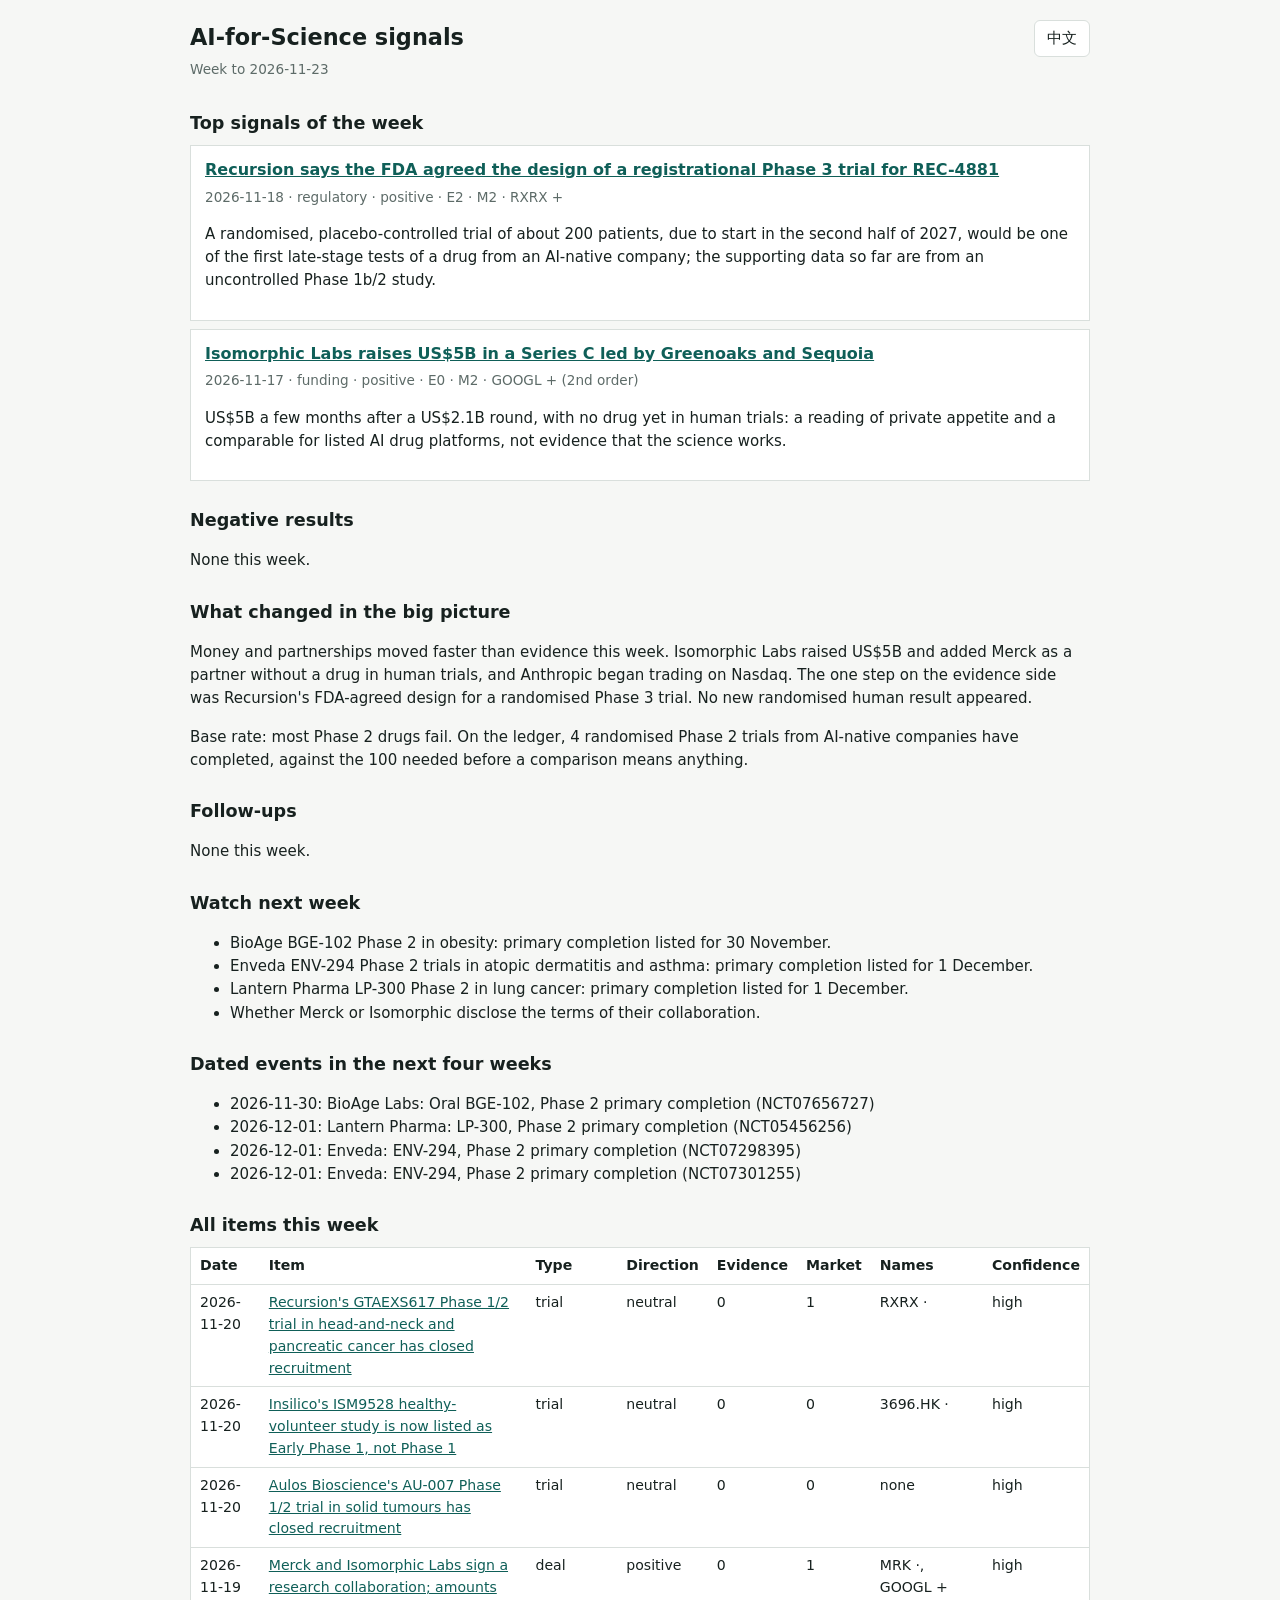
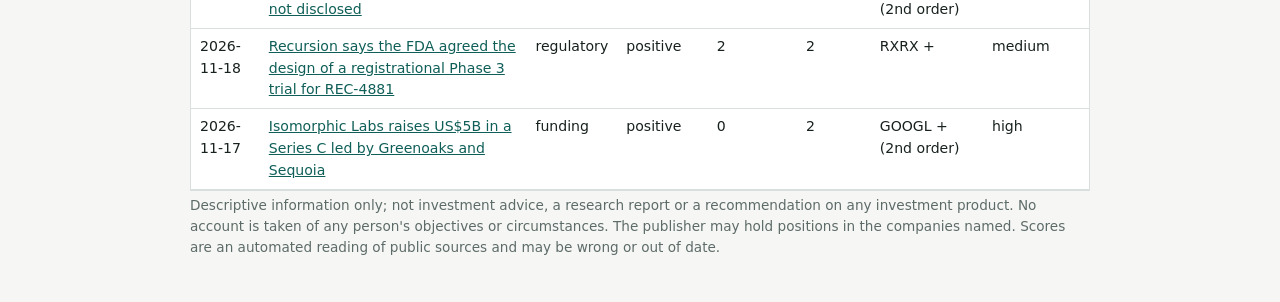
==== weekly.html @ d21d4c1b "site: b7a027f" ====
<!doctype html><html lang="en"><head><meta charset="utf-8"><meta name="viewport" content="width=device-width,initial-scale=1">
<title>AI-for-Science signals, week to 2026-11-23</title><style>
:root{--bg:#f6f7f5;--panel:#fff;--ink:#17211f;--muted:#5d6b68;--line:#d9dfdc;--accent:#0f5f58}
@media (prefers-color-scheme:dark){:root{--bg:#111615;--panel:#1a2120;--ink:#e6ecea;--muted:#97a5a1;--line:#2c3634;--accent:#6cc7bc;color-scheme:dark}}
body{margin:0;background:var(--bg);color:var(--ink);font:15px/1.55 system-ui,"PingFang SC","Microsoft YaHei",sans-serif}
main{max-width:900px;margin:0 auto;padding:20px 16px 40px}h1{font-size:1.4rem;margin:0 0 4px}h2{font-size:1.1rem;margin:26px 0 8px}h3{font-size:1rem;margin:0}
a{color:var(--accent)}.zh{display:none}html[data-lang="zh"] .en{display:none}html[data-lang="zh"] span.zh{display:inline}html[data-lang="zh"] p.zh{display:block}
.it{background:var(--panel);border:1px solid var(--line);padding:12px 14px;margin:8px 0}.meta,.small{color:var(--muted);font-size:.85rem;margin:4px 0}
.scroll{overflow-x:auto;border:1px solid var(--line);background:var(--panel)}table{border-collapse:collapse;width:100%;font-size:.88rem}
th,td{text-align:left;padding:7px 9px;border-bottom:1px solid var(--line);vertical-align:top}button{font:inherit;padding:6px 12px;border:1px solid var(--line);border-radius:6px;background:var(--panel);color:var(--ink);cursor:pointer}
header{display:flex;justify-content:space-between;gap:12px;align-items:flex-start}</style></head><body><main>
<header><div><h1><span class="en">AI-for-Science signals</span><span class="zh">AI for Science 信号</span></h1><p class="small"><span class="en">Week to</span><span class="zh">截至</span> 2026-11-23</p></div><button id="lang" type="button">中文</button></header>
<h2><span class="en">Top signals of the week</span><span class="zh">本周重点信号</span></h2><div class="it"><h3><a href="https://finviz.com/news/424428/recursion-announces-alignment-with-fda-on-registrational-phase-3-trial-design-for-rec-4881-in-familial-adenomatous-polyposis"><span class="en">Recursion says the FDA agreed the design of a registrational Phase 3 trial for REC-4881</span><span class="zh">Recursion 称 FDA 已同意 REC-4881 注册性三期试验的设计</span></a></h3><p class="meta">2026-11-18 · regulatory · positive · E2 · M2 · RXRX +</p><p><span class="en">A randomised, placebo-controlled trial of about 200 patients, due to start in the second half of 2027, would be one of the first late-stage tests of a drug from an AI-native company; the supporting data so far are from an uncontrolled Phase 1b/2 study.</span><span class="zh">这项约 200 名患者的随机、安慰剂对照试验计划于 2027 年下半年启动，将是 AI 原生公司药物最早的后期检验之一；目前的支持数据来自无对照的 1b/2 期研究。</span></p></div><div class="it"><h3><a href="https://pharmaphorum.com/news/isomorphic-labs-raises-5bn-massive-third-round"><span class="en">Isomorphic Labs raises US$5B in a Series C led by Greenoaks and Sequoia</span><span class="zh">Isomorphic Labs 完成 50 亿美元 C 轮融资，由 Greenoaks 和红杉领投</span></a></h3><p class="meta">2026-11-17 · funding · positive · E0 · M2 · GOOGL + (2nd order)</p><p><span class="en">US$5B a few months after a US$2.1B round, with no drug yet in human trials: a reading of private appetite and a comparable for listed AI drug platforms, not evidence that the science works.</span><span class="zh">在 21 亿美元融资数月之后再融 50 亿美元，而尚无药物进入人体试验：这反映的是私募市场的热度，可作为上市 AI 药物平台的可比参照，并不证明科学有效。</span></p></div>
<h2><span class="en">Negative results</span><span class="zh">负面结果</span></h2><p class="en">None this week.</p><p class="zh">本周没有。</p>
<h2><span class="en">What changed in the big picture</span><span class="zh">大局有何变化</span></h2><p class="en">Money and partnerships moved faster than evidence this week. Isomorphic Labs raised US$5B and added Merck as a partner without a drug in human trials, and Anthropic began trading on Nasdaq. The one step on the evidence side was Recursion&#x27;s FDA-agreed design for a randomised Phase 3 trial. No new randomised human result appeared.</p><p class="zh">本周资金和合作的进展快于证据。Isomorphic Labs 在尚无药物进入人体试验的情况下融资 50 亿美元，并新增默沙东为合作方；Anthropic 开始在纳斯达克交易。证据方面只有一步：Recursion 的随机三期试验设计获 FDA 同意。本周没有新的随机人体试验结果。</p><p class="en">Base rate: most Phase 2 drugs fail. On the ledger, 4 randomised Phase 2 trials from AI-native companies have completed, against the 100 needed before a comparison means anything.</p><p class="zh">基准概率：大多数二期药物会失败。台账中，AI 原生公司已完成的随机二期试验为 4 项，而做出有意义的比较需要 100 项。</p>
<h2><span class="en">Follow-ups</span><span class="zh">后续跟进</span></h2><p class="en">None this week.</p><p class="zh">本周没有。</p>
<h2><span class="en">Watch next week</span><span class="zh">下周关注</span></h2><ul><li><span class="en">BioAge BGE-102 Phase 2 in obesity: primary completion listed for 30 November.</span><span class="zh">BioAge BGE-102 肥胖症二期：登记的主要完成日期为 11 月 30 日。</span></li><li><span class="en">Enveda ENV-294 Phase 2 trials in atopic dermatitis and asthma: primary completion listed for 1 December.</span><span class="zh">Enveda ENV-294 特应性皮炎和哮喘二期：登记的主要完成日期为 12 月 1 日。</span></li><li><span class="en">Lantern Pharma LP-300 Phase 2 in lung cancer: primary completion listed for 1 December.</span><span class="zh">Lantern Pharma LP-300 肺癌二期：登记的主要完成日期为 12 月 1 日。</span></li><li><span class="en">Whether Merck or Isomorphic disclose the terms of their collaboration.</span><span class="zh">默沙东或 Isomorphic 是否披露合作条款。</span></li></ul>
<h2><span class="en">Dated events in the next four weeks</span><span class="zh">未来四周的已知日期事件</span></h2><ul><li>2026-11-30: <span class="en">BioAge Labs: Oral BGE-102, Phase 2 primary completion (NCT07656727)</span><span class="zh">BioAge Labs：Oral BGE-102，Phase 2 主要完成日期（NCT07656727）</span></li><li>2026-12-01: <span class="en">Lantern Pharma: LP-300, Phase 2 primary completion (NCT05456256)</span><span class="zh">Lantern Pharma：LP-300，Phase 2 主要完成日期（NCT05456256）</span></li><li>2026-12-01: <span class="en">Enveda: ENV-294, Phase 2 primary completion (NCT07298395)</span><span class="zh">Enveda：ENV-294，Phase 2 主要完成日期（NCT07298395）</span></li><li>2026-12-01: <span class="en">Enveda: ENV-294, Phase 2 primary completion (NCT07301255)</span><span class="zh">Enveda：ENV-294，Phase 2 主要完成日期（NCT07301255）</span></li></ul>
<h2><span class="en">All items this week</span><span class="zh">本周全部条目</span></h2><div class="scroll"><table><thead><tr><th><span class="en">Date</span><span class="zh">日期</span></th><th><span class="en">Item</span><span class="zh">条目</span></th><th><span class="en">Type</span><span class="zh">类型</span></th><th><span class="en">Direction</span><span class="zh">方向</span></th><th><span class="en">Evidence</span><span class="zh">证据</span></th><th><span class="en">Market</span><span class="zh">市场</span></th><th><span class="en">Names</span><span class="zh">相关公司</span></th><th><span class="en">Confidence</span><span class="zh">置信度</span></th></tr></thead><tbody><tr><td>2026-11-20</td><td><a href="https://clinicaltrials.gov/study/NCT05985655"><span class="en">Recursion&#x27;s GTAEXS617 Phase 1/2 trial in head-and-neck and pancreatic cancer has closed recruitment</span><span class="zh">Recursion 的 GTAEXS617 头颈癌和胰腺癌 1/2 期试验已停止招募</span></a></td><td>trial</td><td>neutral</td><td>0</td><td>1</td><td>RXRX ·</td><td>high</td></tr><tr><td>2026-11-20</td><td><a href="https://clinicaltrials.gov/study/NCT07932041"><span class="en">Insilico&#x27;s ISM9528 healthy-volunteer study is now listed as Early Phase 1, not Phase 1</span><span class="zh">英矽智能 ISM9528 健康受试者研究的分期由一期改列为早期一期</span></a></td><td>trial</td><td>neutral</td><td>0</td><td>0</td><td>3696.HK ·</td><td>high</td></tr><tr><td>2026-11-20</td><td><a href="https://clinicaltrials.gov/study/NCT05267626"><span class="en">Aulos Bioscience&#x27;s AU-007 Phase 1/2 trial in solid tumours has closed recruitment</span><span class="zh">Aulos Bioscience 的 AU-007 实体瘤 1/2 期试验已停止招募</span></a></td><td>trial</td><td>neutral</td><td>0</td><td>0</td><td>none</td><td>high</td></tr><tr><td>2026-11-19</td><td><a href="https://www.merck.com/?p=3705104"><span class="en">Merck and Isomorphic Labs sign a research collaboration; amounts not disclosed</span><span class="zh">默沙东与 Isomorphic Labs 签署研究合作，金额未披露</span></a></td><td>deal</td><td>positive</td><td>0</td><td>1</td><td>MRK ·, GOOGL + (2nd order)</td><td>high</td></tr><tr><td>2026-11-18</td><td><a href="https://finviz.com/news/424428/recursion-announces-alignment-with-fda-on-registrational-phase-3-trial-design-for-rec-4881-in-familial-adenomatous-polyposis"><span class="en">Recursion says the FDA agreed the design of a registrational Phase 3 trial for REC-4881</span><span class="zh">Recursion 称 FDA 已同意 REC-4881 注册性三期试验的设计</span></a></td><td>regulatory</td><td>positive</td><td>2</td><td>2</td><td>RXRX +</td><td>medium</td></tr><tr><td>2026-11-17</td><td><a href="https://pharmaphorum.com/news/isomorphic-labs-raises-5bn-massive-third-round"><span class="en">Isomorphic Labs raises US$5B in a Series C led by Greenoaks and Sequoia</span><span class="zh">Isomorphic Labs 完成 50 亿美元 C 轮融资，由 Greenoaks 和红杉领投</span></a></td><td>funding</td><td>positive</td><td>0</td><td>2</td><td>GOOGL + (2nd order)</td><td>high</td></tr></tbody></table></div>
<p class="small"><span class="en">Descriptive information only; not investment advice, a research report or a recommendation on any investment product. No account is taken of any person&#x27;s objectives or circumstances. The publisher may hold positions in the companies named. Scores are an automated reading of public sources and may be wrong or out of date.</span><span class="zh">仅为描述性信息，不构成投资建议、研究报告或对任何投资产品的推荐，未考虑任何人的目标或情况。发布者可能持有文中所述公司的头寸。评分是对公开信息的自动化解读，可能有误或已过时。</span></p></main>
<script>(function(){var r=document.documentElement,b=document.getElementById("lang"),l="en";try{l=localStorage.getItem("ledger-lang")||((navigator.language||"").indexOf("zh")===0?"zh":"en")}catch(x){}
function a(){r.setAttribute("data-lang",l);b.textContent=l==="zh"?"English":"中文"}b.onclick=function(){l=l==="zh"?"en":"zh";try{localStorage.setItem("ledger-lang",l)}catch(x){}a()};a()})();</script></body></html>
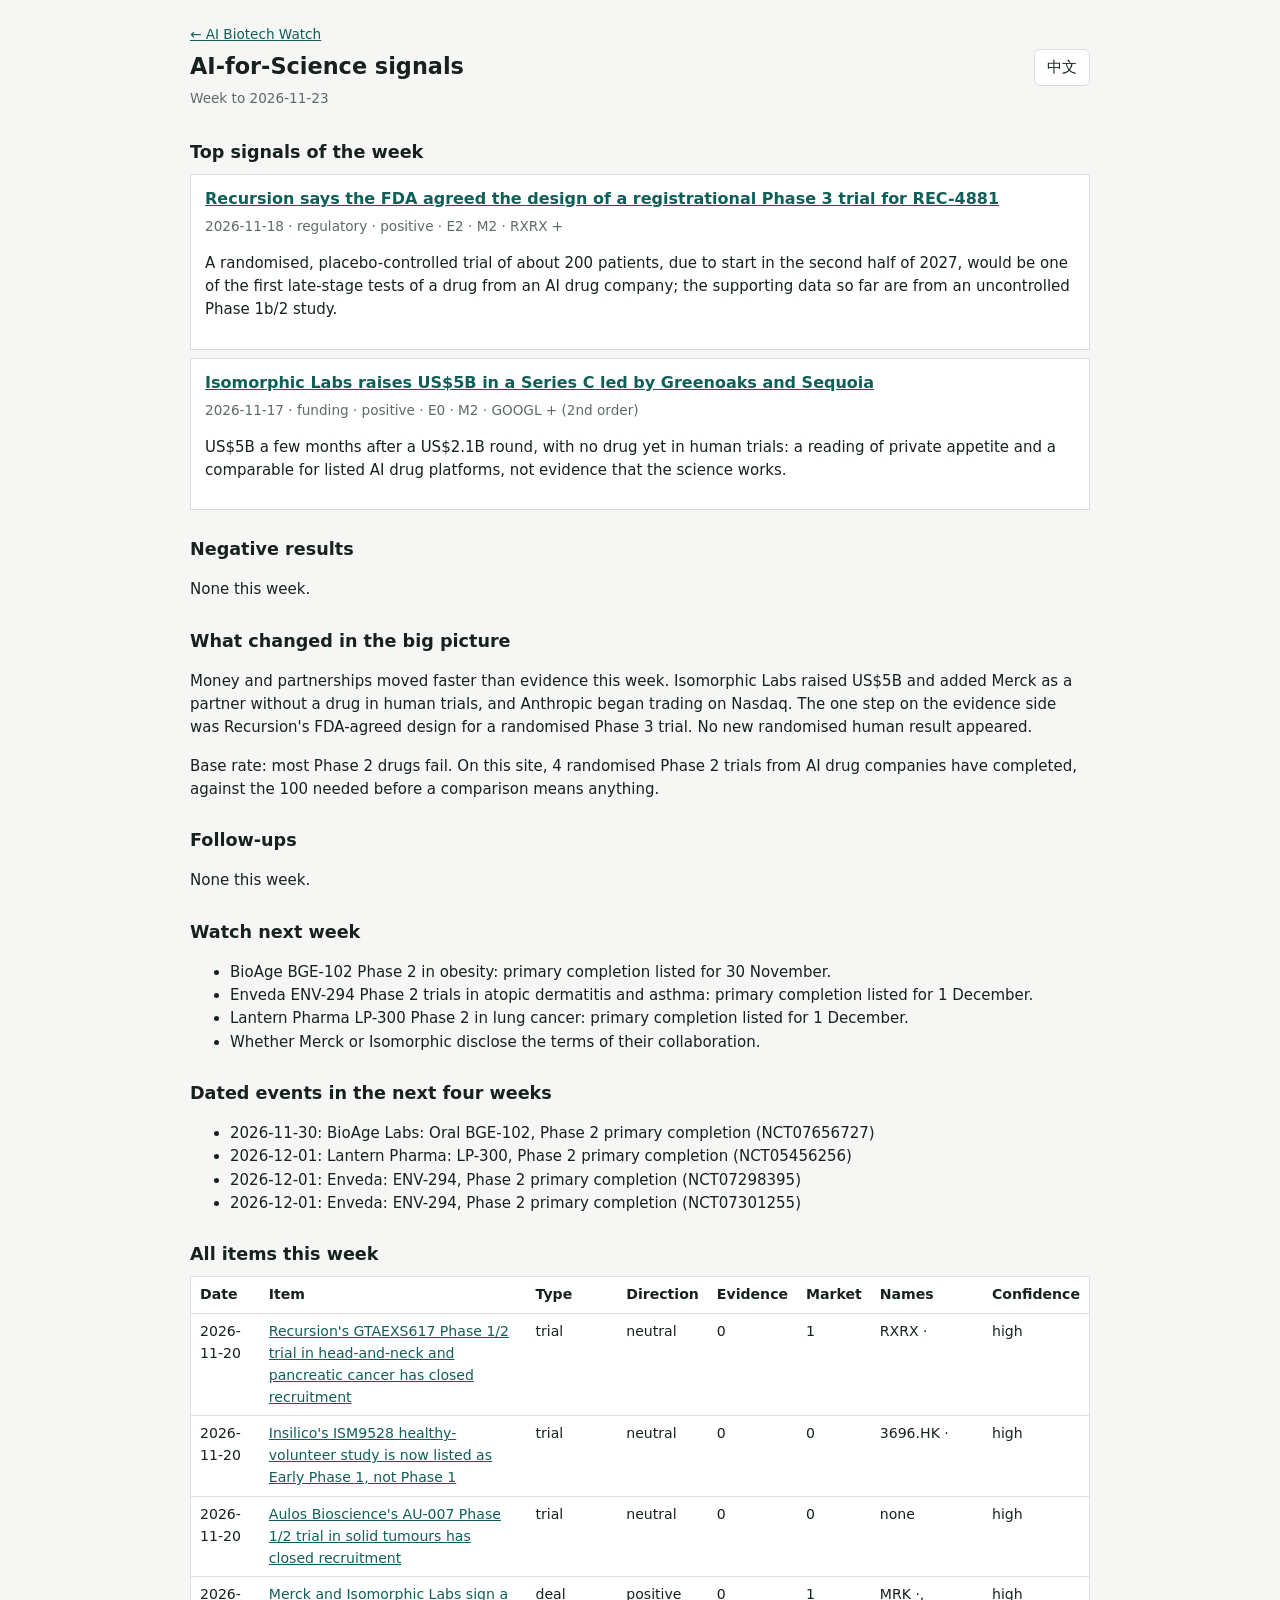
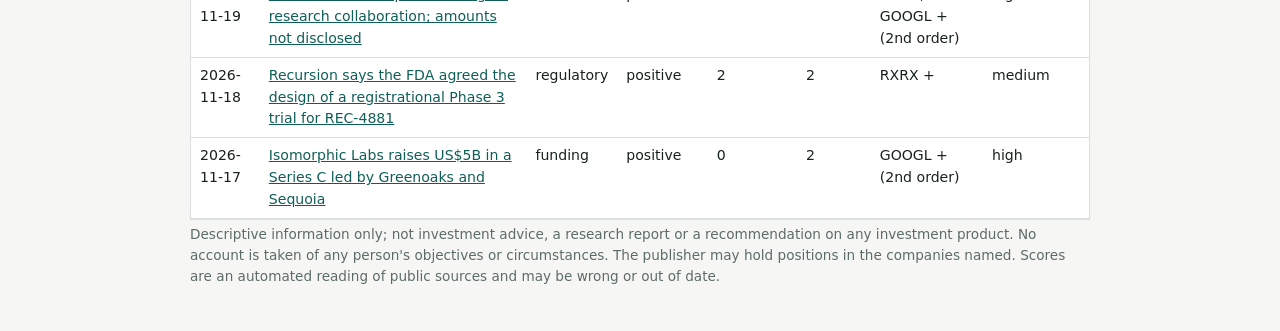
==== commit 6aadea23: "site: 7853348" ====
--- a/weekly.html
+++ b/weekly.html
@@ -9,14 +9,15 @@
 .scroll{overflow-x:auto;border:1px solid var(--line);background:var(--panel)}table{border-collapse:collapse;width:100%;font-size:.88rem}
 th,td{text-align:left;padding:7px 9px;border-bottom:1px solid var(--line);vertical-align:top}button{font:inherit;padding:6px 12px;border:1px solid var(--line);border-radius:6px;background:var(--panel);color:var(--ink);cursor:pointer}
 header{display:flex;justify-content:space-between;gap:12px;align-items:flex-start}</style></head><body><main>
+<p class="small"><a href="./#signals">← <span class="en">AI Biotech Watch</span><span class="zh">AI 制药观察</span></a></p>
 <header><div><h1><span class="en">AI-for-Science signals</span><span class="zh">AI for Science 信号</span></h1><p class="small"><span class="en">Week to</span><span class="zh">截至</span> 2026-11-23</p></div><button id="lang" type="button">中文</button></header>
-<h2><span class="en">Top signals of the week</span><span class="zh">本周重点信号</span></h2><div class="it"><h3><a href="https://finviz.com/news/424428/recursion-announces-alignment-with-fda-on-registrational-phase-3-trial-design-for-rec-4881-in-familial-adenomatous-polyposis"><span class="en">Recursion says the FDA agreed the design of a registrational Phase 3 trial for REC-4881</span><span class="zh">Recursion 称 FDA 已同意 REC-4881 注册性三期试验的设计</span></a></h3><p class="meta">2026-11-18 · regulatory · positive · E2 · M2 · RXRX +</p><p><span class="en">A randomised, placebo-controlled trial of about 200 patients, due to start in the second half of 2027, would be one of the first late-stage tests of a drug from an AI-native company; the supporting data so far are from an uncontrolled Phase 1b/2 study.</span><span class="zh">这项约 200 名患者的随机、安慰剂对照试验计划于 2027 年下半年启动，将是 AI 原生公司药物最早的后期检验之一；目前的支持数据来自无对照的 1b/2 期研究。</span></p></div><div class="it"><h3><a href="https://pharmaphorum.com/news/isomorphic-labs-raises-5bn-massive-third-round"><span class="en">Isomorphic Labs raises US$5B in a Series C led by Greenoaks and Sequoia</span><span class="zh">Isomorphic Labs 完成 50 亿美元 C 轮融资，由 Greenoaks 和红杉领投</span></a></h3><p class="meta">2026-11-17 · funding · positive · E0 · M2 · GOOGL + (2nd order)</p><p><span class="en">US$5B a few months after a US$2.1B round, with no drug yet in human trials: a reading of private appetite and a comparable for listed AI drug platforms, not evidence that the science works.</span><span class="zh">在 21 亿美元融资数月之后再融 50 亿美元，而尚无药物进入人体试验：这反映的是私募市场的热度，可作为上市 AI 药物平台的可比参照，并不证明科学有效。</span></p></div>
+<h2><span class="en">Top signals of the week</span><span class="zh">本周重点信号</span></h2><div class="it"><h3><a href="https://finviz.com/news/424428/recursion-announces-alignment-with-fda-on-registrational-phase-3-trial-design-for-rec-4881-in-familial-adenomatous-polyposis"><span class="en">Recursion says the FDA agreed the design of a registrational Phase 3 trial for REC-4881</span><span class="zh">Recursion 称 FDA 已同意 REC-4881 注册性三期试验的设计</span></a></h3><p class="meta">2026-11-18 · regulatory · positive · E2 · M2 · RXRX +</p><p><span class="en">A randomised, placebo-controlled trial of about 200 patients, due to start in the second half of 2027, would be one of the first late-stage tests of a drug from an AI drug company; the supporting data so far are from an uncontrolled Phase 1b/2 study.</span><span class="zh">这项约 200 名患者的随机、安慰剂对照试验计划于 2027 年下半年启动，将是 AI 制药公司药物最早的后期检验之一；目前的支持数据来自无对照的 1b/2 期研究。</span></p></div><div class="it"><h3><a href="https://pharmaphorum.com/news/isomorphic-labs-raises-5bn-massive-third-round"><span class="en">Isomorphic Labs raises US$5B in a Series C led by Greenoaks and Sequoia</span><span class="zh">Isomorphic Labs 完成 50 亿美元 C 轮融资，由 Greenoaks 和红杉领投</span></a></h3><p class="meta">2026-11-17 · funding · positive · E0 · M2 · GOOGL + (2nd order)</p><p><span class="en">US$5B a few months after a US$2.1B round, with no drug yet in human trials: a reading of private appetite and a comparable for listed AI drug platforms, not evidence that the science works.</span><span class="zh">在 21 亿美元融资数月之后再融 50 亿美元，而尚无药物进入人体试验：这反映的是私募市场的热度，可作为上市 AI 药物平台的可比参照，并不证明科学有效。</span></p></div>
 <h2><span class="en">Negative results</span><span class="zh">负面结果</span></h2><p class="en">None this week.</p><p class="zh">本周没有。</p>
-<h2><span class="en">What changed in the big picture</span><span class="zh">大局有何变化</span></h2><p class="en">Money and partnerships moved faster than evidence this week. Isomorphic Labs raised US$5B and added Merck as a partner without a drug in human trials, and Anthropic began trading on Nasdaq. The one step on the evidence side was Recursion&#x27;s FDA-agreed design for a randomised Phase 3 trial. No new randomised human result appeared.</p><p class="zh">本周资金和合作的进展快于证据。Isomorphic Labs 在尚无药物进入人体试验的情况下融资 50 亿美元，并新增默沙东为合作方；Anthropic 开始在纳斯达克交易。证据方面只有一步：Recursion 的随机三期试验设计获 FDA 同意。本周没有新的随机人体试验结果。</p><p class="en">Base rate: most Phase 2 drugs fail. On the ledger, 4 randomised Phase 2 trials from AI-native companies have completed, against the 100 needed before a comparison means anything.</p><p class="zh">基准概率：大多数二期药物会失败。台账中，AI 原生公司已完成的随机二期试验为 4 项，而做出有意义的比较需要 100 项。</p>
+<h2><span class="en">What changed in the big picture</span><span class="zh">大局有何变化</span></h2><p class="en">Money and partnerships moved faster than evidence this week. Isomorphic Labs raised US$5B and added Merck as a partner without a drug in human trials, and Anthropic began trading on Nasdaq. The one step on the evidence side was Recursion&#x27;s FDA-agreed design for a randomised Phase 3 trial. No new randomised human result appeared.</p><p class="zh">本周资金和合作的进展快于证据。Isomorphic Labs 在尚无药物进入人体试验的情况下融资 50 亿美元，并新增默沙东为合作方；Anthropic 开始在纳斯达克交易。证据方面只有一步：Recursion 的随机三期试验设计获 FDA 同意。本周没有新的随机人体试验结果。</p><p class="en">Base rate: most Phase 2 drugs fail. On this site, 4 randomised Phase 2 trials from AI drug companies have completed, against the 100 needed before a comparison means anything.</p><p class="zh">基准概率：大多数二期药物会失败。本站收录的 AI 制药公司已完成的随机二期试验为 4 项，而做出有意义的比较需要 100 项。</p>
 <h2><span class="en">Follow-ups</span><span class="zh">后续跟进</span></h2><p class="en">None this week.</p><p class="zh">本周没有。</p>
 <h2><span class="en">Watch next week</span><span class="zh">下周关注</span></h2><ul><li><span class="en">BioAge BGE-102 Phase 2 in obesity: primary completion listed for 30 November.</span><span class="zh">BioAge BGE-102 肥胖症二期：登记的主要完成日期为 11 月 30 日。</span></li><li><span class="en">Enveda ENV-294 Phase 2 trials in atopic dermatitis and asthma: primary completion listed for 1 December.</span><span class="zh">Enveda ENV-294 特应性皮炎和哮喘二期：登记的主要完成日期为 12 月 1 日。</span></li><li><span class="en">Lantern Pharma LP-300 Phase 2 in lung cancer: primary completion listed for 1 December.</span><span class="zh">Lantern Pharma LP-300 肺癌二期：登记的主要完成日期为 12 月 1 日。</span></li><li><span class="en">Whether Merck or Isomorphic disclose the terms of their collaboration.</span><span class="zh">默沙东或 Isomorphic 是否披露合作条款。</span></li></ul>
-<h2><span class="en">Dated events in the next four weeks</span><span class="zh">未来四周的已知日期事件</span></h2><ul><li>2026-11-30: <span class="en">BioAge Labs: Oral BGE-102, Phase 2 primary completion (NCT07656727)</span><span class="zh">BioAge Labs：Oral BGE-102，Phase 2 主要完成日期（NCT07656727）</span></li><li>2026-12-01: <span class="en">Lantern Pharma: LP-300, Phase 2 primary completion (NCT05456256)</span><span class="zh">Lantern Pharma：LP-300，Phase 2 主要完成日期（NCT05456256）</span></li><li>2026-12-01: <span class="en">Enveda: ENV-294, Phase 2 primary completion (NCT07298395)</span><span class="zh">Enveda：ENV-294，Phase 2 主要完成日期（NCT07298395）</span></li><li>2026-12-01: <span class="en">Enveda: ENV-294, Phase 2 primary completion (NCT07301255)</span><span class="zh">Enveda：ENV-294，Phase 2 主要完成日期（NCT07301255）</span></li></ul>
+<h2><span class="en">Dated events in the next four weeks</span><span class="zh">未来四周的已知日期事件</span></h2><ul><li>2026-11-30: <span class="en">BioAge Labs: Oral BGE-102, Phase 2 primary completion (NCT07656727)</span><span class="zh">BioAge Labs：Oral BGE-102，二期主要完成日期（NCT07656727）</span></li><li>2026-12-01: <span class="en">Lantern Pharma: LP-300, Phase 2 primary completion (NCT05456256)</span><span class="zh">Lantern Pharma：LP-300，二期主要完成日期（NCT05456256）</span></li><li>2026-12-01: <span class="en">Enveda: ENV-294, Phase 2 primary completion (NCT07298395)</span><span class="zh">Enveda：ENV-294，二期主要完成日期（NCT07298395）</span></li><li>2026-12-01: <span class="en">Enveda: ENV-294, Phase 2 primary completion (NCT07301255)</span><span class="zh">Enveda：ENV-294，二期主要完成日期（NCT07301255）</span></li></ul>
 <h2><span class="en">All items this week</span><span class="zh">本周全部条目</span></h2><div class="scroll"><table><thead><tr><th><span class="en">Date</span><span class="zh">日期</span></th><th><span class="en">Item</span><span class="zh">条目</span></th><th><span class="en">Type</span><span class="zh">类型</span></th><th><span class="en">Direction</span><span class="zh">方向</span></th><th><span class="en">Evidence</span><span class="zh">证据</span></th><th><span class="en">Market</span><span class="zh">市场</span></th><th><span class="en">Names</span><span class="zh">相关公司</span></th><th><span class="en">Confidence</span><span class="zh">置信度</span></th></tr></thead><tbody><tr><td>2026-11-20</td><td><a href="https://clinicaltrials.gov/study/NCT05985655"><span class="en">Recursion&#x27;s GTAEXS617 Phase 1/2 trial in head-and-neck and pancreatic cancer has closed recruitment</span><span class="zh">Recursion 的 GTAEXS617 头颈癌和胰腺癌 1/2 期试验已停止招募</span></a></td><td>trial</td><td>neutral</td><td>0</td><td>1</td><td>RXRX ·</td><td>high</td></tr><tr><td>2026-11-20</td><td><a href="https://clinicaltrials.gov/study/NCT07932041"><span class="en">Insilico&#x27;s ISM9528 healthy-volunteer study is now listed as Early Phase 1, not Phase 1</span><span class="zh">英矽智能 ISM9528 健康受试者研究的分期由一期改列为早期一期</span></a></td><td>trial</td><td>neutral</td><td>0</td><td>0</td><td>3696.HK ·</td><td>high</td></tr><tr><td>2026-11-20</td><td><a href="https://clinicaltrials.gov/study/NCT05267626"><span class="en">Aulos Bioscience&#x27;s AU-007 Phase 1/2 trial in solid tumours has closed recruitment</span><span class="zh">Aulos Bioscience 的 AU-007 实体瘤 1/2 期试验已停止招募</span></a></td><td>trial</td><td>neutral</td><td>0</td><td>0</td><td>none</td><td>high</td></tr><tr><td>2026-11-19</td><td><a href="https://www.merck.com/?p=3705104"><span class="en">Merck and Isomorphic Labs sign a research collaboration; amounts not disclosed</span><span class="zh">默沙东与 Isomorphic Labs 签署研究合作，金额未披露</span></a></td><td>deal</td><td>positive</td><td>0</td><td>1</td><td>MRK ·, GOOGL + (2nd order)</td><td>high</td></tr><tr><td>2026-11-18</td><td><a href="https://finviz.com/news/424428/recursion-announces-alignment-with-fda-on-registrational-phase-3-trial-design-for-rec-4881-in-familial-adenomatous-polyposis"><span class="en">Recursion says the FDA agreed the design of a registrational Phase 3 trial for REC-4881</span><span class="zh">Recursion 称 FDA 已同意 REC-4881 注册性三期试验的设计</span></a></td><td>regulatory</td><td>positive</td><td>2</td><td>2</td><td>RXRX +</td><td>medium</td></tr><tr><td>2026-11-17</td><td><a href="https://pharmaphorum.com/news/isomorphic-labs-raises-5bn-massive-third-round"><span class="en">Isomorphic Labs raises US$5B in a Series C led by Greenoaks and Sequoia</span><span class="zh">Isomorphic Labs 完成 50 亿美元 C 轮融资，由 Greenoaks 和红杉领投</span></a></td><td>funding</td><td>positive</td><td>0</td><td>2</td><td>GOOGL + (2nd order)</td><td>high</td></tr></tbody></table></div>
 <p class="small"><span class="en">Descriptive information only; not investment advice, a research report or a recommendation on any investment product. No account is taken of any person&#x27;s objectives or circumstances. The publisher may hold positions in the companies named. Scores are an automated reading of public sources and may be wrong or out of date.</span><span class="zh">仅为描述性信息，不构成投资建议、研究报告或对任何投资产品的推荐，未考虑任何人的目标或情况。发布者可能持有文中所述公司的头寸。评分是对公开信息的自动化解读，可能有误或已过时。</span></p></main>
 <script>(function(){var r=document.documentElement,b=document.getElementById("lang"),l="en";try{l=localStorage.getItem("ledger-lang")||((navigator.language||"").indexOf("zh")===0?"zh":"en")}catch(x){}
-function a(){r.setAttribute("data-lang",l);b.textContent=l==="zh"?"English":"中文"}b.onclick=function(){l=l==="zh"?"en":"zh";try{localStorage.setItem("ledger-lang",l)}catch(x){}a()};a()})();</script></body></html>
+function a(){r.setAttribute("data-lang",l);r.lang=l==="zh"?"zh-CN":"en";document.title=l==="zh"?"AI for Science 信号周报":"AI-for-Science signals, weekly";b.textContent=l==="zh"?"English":"中文"}b.onclick=function(){l=l==="zh"?"en":"zh";try{localStorage.setItem("ledger-lang",l)}catch(x){}a()};a()})();</script></body></html>
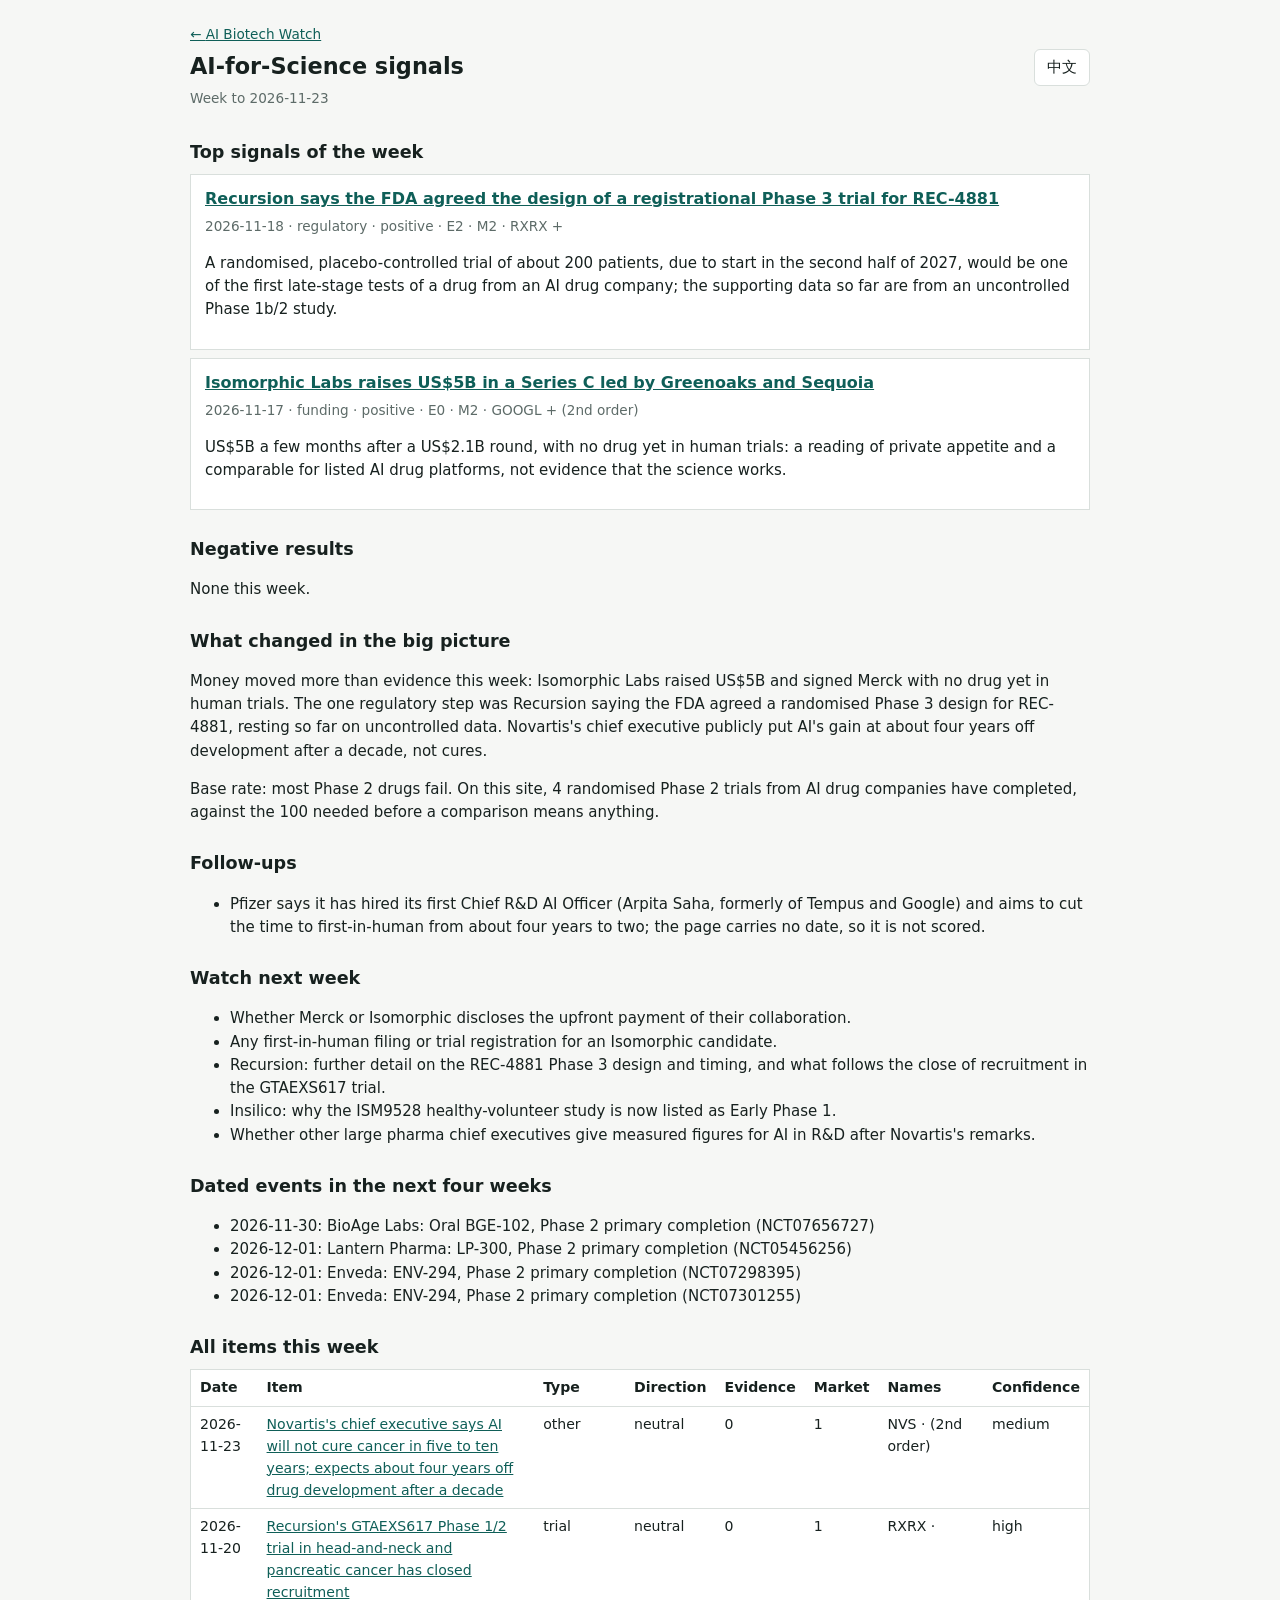
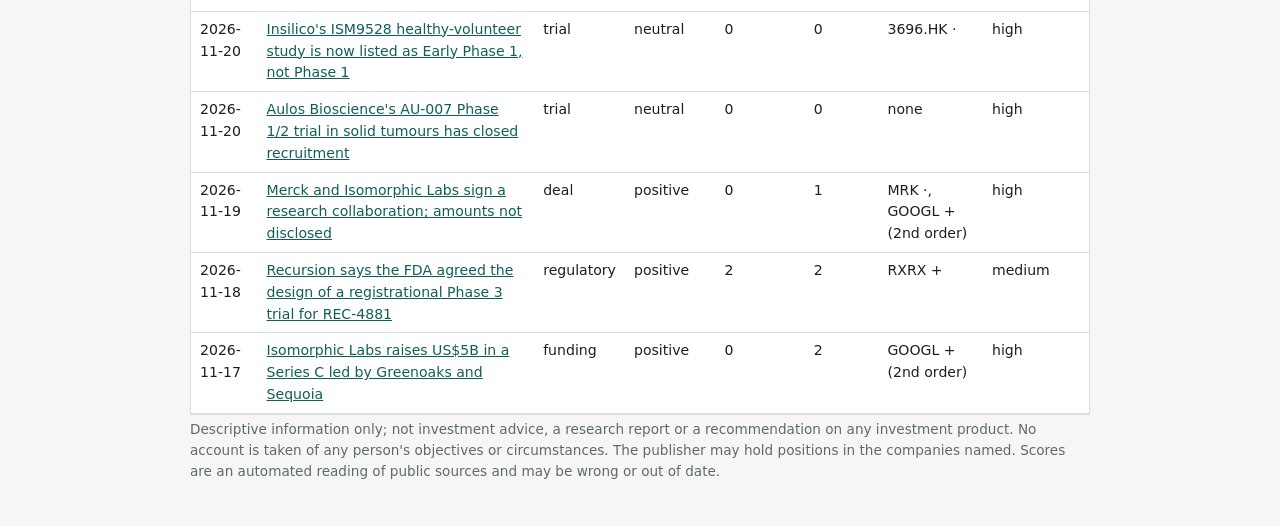
==== commit 421d96fa: "site: 44553ec" ====
--- a/weekly.html
+++ b/weekly.html
@@ -13,11 +13,11 @@
 <header><div><h1><span class="en">AI-for-Science signals</span><span class="zh">AI for Science 信号</span></h1><p class="small"><span class="en">Week to</span><span class="zh">截至</span> 2026-11-23</p></div><button id="lang" type="button">中文</button></header>
 <h2><span class="en">Top signals of the week</span><span class="zh">本周重点信号</span></h2><div class="it"><h3><a href="https://finviz.com/news/424428/recursion-announces-alignment-with-fda-on-registrational-phase-3-trial-design-for-rec-4881-in-familial-adenomatous-polyposis"><span class="en">Recursion says the FDA agreed the design of a registrational Phase 3 trial for REC-4881</span><span class="zh">Recursion 称 FDA 已同意 REC-4881 注册性三期试验的设计</span></a></h3><p class="meta">2026-11-18 · regulatory · positive · E2 · M2 · RXRX +</p><p><span class="en">A randomised, placebo-controlled trial of about 200 patients, due to start in the second half of 2027, would be one of the first late-stage tests of a drug from an AI drug company; the supporting data so far are from an uncontrolled Phase 1b/2 study.</span><span class="zh">这项约 200 名患者的随机、安慰剂对照试验计划于 2027 年下半年启动，将是 AI 制药公司药物最早的后期检验之一；目前的支持数据来自无对照的 1b/2 期研究。</span></p></div><div class="it"><h3><a href="https://pharmaphorum.com/news/isomorphic-labs-raises-5bn-massive-third-round"><span class="en">Isomorphic Labs raises US$5B in a Series C led by Greenoaks and Sequoia</span><span class="zh">Isomorphic Labs 完成 50 亿美元 C 轮融资，由 Greenoaks 和红杉领投</span></a></h3><p class="meta">2026-11-17 · funding · positive · E0 · M2 · GOOGL + (2nd order)</p><p><span class="en">US$5B a few months after a US$2.1B round, with no drug yet in human trials: a reading of private appetite and a comparable for listed AI drug platforms, not evidence that the science works.</span><span class="zh">在 21 亿美元融资数月之后再融 50 亿美元，而尚无药物进入人体试验：这反映的是私募市场的热度，可作为上市 AI 药物平台的可比参照，并不证明科学有效。</span></p></div>
 <h2><span class="en">Negative results</span><span class="zh">负面结果</span></h2><p class="en">None this week.</p><p class="zh">本周没有。</p>
-<h2><span class="en">What changed in the big picture</span><span class="zh">大局有何变化</span></h2><p class="en">Money and partnerships moved faster than evidence this week. Isomorphic Labs raised US$5B and added Merck as a partner without a drug in human trials, and Anthropic began trading on Nasdaq. The one step on the evidence side was Recursion&#x27;s FDA-agreed design for a randomised Phase 3 trial. No new randomised human result appeared.</p><p class="zh">本周资金和合作的进展快于证据。Isomorphic Labs 在尚无药物进入人体试验的情况下融资 50 亿美元，并新增默沙东为合作方；Anthropic 开始在纳斯达克交易。证据方面只有一步：Recursion 的随机三期试验设计获 FDA 同意。本周没有新的随机人体试验结果。</p><p class="en">Base rate: most Phase 2 drugs fail. On this site, 4 randomised Phase 2 trials from AI drug companies have completed, against the 100 needed before a comparison means anything.</p><p class="zh">基准概率：大多数二期药物会失败。本站收录的 AI 制药公司已完成的随机二期试验为 4 项，而做出有意义的比较需要 100 项。</p>
-<h2><span class="en">Follow-ups</span><span class="zh">后续跟进</span></h2><p class="en">None this week.</p><p class="zh">本周没有。</p>
-<h2><span class="en">Watch next week</span><span class="zh">下周关注</span></h2><ul><li><span class="en">BioAge BGE-102 Phase 2 in obesity: primary completion listed for 30 November.</span><span class="zh">BioAge BGE-102 肥胖症二期：登记的主要完成日期为 11 月 30 日。</span></li><li><span class="en">Enveda ENV-294 Phase 2 trials in atopic dermatitis and asthma: primary completion listed for 1 December.</span><span class="zh">Enveda ENV-294 特应性皮炎和哮喘二期：登记的主要完成日期为 12 月 1 日。</span></li><li><span class="en">Lantern Pharma LP-300 Phase 2 in lung cancer: primary completion listed for 1 December.</span><span class="zh">Lantern Pharma LP-300 肺癌二期：登记的主要完成日期为 12 月 1 日。</span></li><li><span class="en">Whether Merck or Isomorphic disclose the terms of their collaboration.</span><span class="zh">默沙东或 Isomorphic 是否披露合作条款。</span></li></ul>
+<h2><span class="en">What changed in the big picture</span><span class="zh">大局有何变化</span></h2><p class="en">Money moved more than evidence this week: Isomorphic Labs raised US$5B and signed Merck with no drug yet in human trials. The one regulatory step was Recursion saying the FDA agreed a randomised Phase 3 design for REC-4881, resting so far on uncontrolled data. Novartis&#x27;s chief executive publicly put AI&#x27;s gain at about four years off development after a decade, not cures.</p><p class="zh">本周资金的动作多于证据：Isomorphic Labs 融资 50 亿美元并签下默沙东，但尚无药物进入人体试验。唯一的监管进展是 Recursion 称 FDA 同意 REC-4881 的随机三期试验设计，目前依据的仍是无对照数据。诺华首席执行官公开表示，AI 的收益是约十年后把研发周期缩短约四年，而不是治愈疾病。</p><p class="en">Base rate: most Phase 2 drugs fail. On this site, 4 randomised Phase 2 trials from AI drug companies have completed, against the 100 needed before a comparison means anything.</p><p class="zh">基准概率：大多数二期药物会失败。本站收录的 AI 制药公司已完成的随机二期试验为 4 项，而做出有意义的比较需要 100 项。</p>
+<h2><span class="en">Follow-ups</span><span class="zh">后续跟进</span></h2><ul><li><span class="en">Pfizer says it has hired its first Chief R&amp;D AI Officer (Arpita Saha, formerly of Tempus and Google) and aims to cut the time to first-in-human from about four years to two; the page carries no date, so it is not scored.</span><span class="zh">辉瑞称已聘任首位研发 AI 首席官（Arpita Saha，曾任职 Tempus 和谷歌），并计划把进入首次人体试验的时间从约四年缩短到两年；该页面没有日期，因此未评分。</span></li></ul>
+<h2><span class="en">Watch next week</span><span class="zh">下周关注</span></h2><ul><li><span class="en">Whether Merck or Isomorphic discloses the upfront payment of their collaboration.</span><span class="zh">默沙东或 Isomorphic 是否披露合作的首付款。</span></li><li><span class="en">Any first-in-human filing or trial registration for an Isomorphic candidate.</span><span class="zh">Isomorphic 候选药物是否出现首次人体试验申报或试验登记。</span></li><li><span class="en">Recursion: further detail on the REC-4881 Phase 3 design and timing, and what follows the close of recruitment in the GTAEXS617 trial.</span><span class="zh">Recursion：REC-4881 三期试验设计和时间的更多细节，以及 GTAEXS617 试验结束入组后的进展。</span></li><li><span class="en">Insilico: why the ISM9528 healthy-volunteer study is now listed as Early Phase 1.</span><span class="zh">Insilico：ISM9528 健康受试者研究为何改列为早期一期。</span></li><li><span class="en">Whether other large pharma chief executives give measured figures for AI in R&amp;D after Novartis&#x27;s remarks.</span><span class="zh">诺华表态之后，其他大型药企首席执行官是否给出 AI 在研发中的实测数字。</span></li></ul>
 <h2><span class="en">Dated events in the next four weeks</span><span class="zh">未来四周的已知日期事件</span></h2><ul><li>2026-11-30: <span class="en">BioAge Labs: Oral BGE-102, Phase 2 primary completion (NCT07656727)</span><span class="zh">BioAge Labs：Oral BGE-102，二期主要完成日期（NCT07656727）</span></li><li>2026-12-01: <span class="en">Lantern Pharma: LP-300, Phase 2 primary completion (NCT05456256)</span><span class="zh">Lantern Pharma：LP-300，二期主要完成日期（NCT05456256）</span></li><li>2026-12-01: <span class="en">Enveda: ENV-294, Phase 2 primary completion (NCT07298395)</span><span class="zh">Enveda：ENV-294，二期主要完成日期（NCT07298395）</span></li><li>2026-12-01: <span class="en">Enveda: ENV-294, Phase 2 primary completion (NCT07301255)</span><span class="zh">Enveda：ENV-294，二期主要完成日期（NCT07301255）</span></li></ul>
-<h2><span class="en">All items this week</span><span class="zh">本周全部条目</span></h2><div class="scroll"><table><thead><tr><th><span class="en">Date</span><span class="zh">日期</span></th><th><span class="en">Item</span><span class="zh">条目</span></th><th><span class="en">Type</span><span class="zh">类型</span></th><th><span class="en">Direction</span><span class="zh">方向</span></th><th><span class="en">Evidence</span><span class="zh">证据</span></th><th><span class="en">Market</span><span class="zh">市场</span></th><th><span class="en">Names</span><span class="zh">相关公司</span></th><th><span class="en">Confidence</span><span class="zh">置信度</span></th></tr></thead><tbody><tr><td>2026-11-20</td><td><a href="https://clinicaltrials.gov/study/NCT05985655"><span class="en">Recursion&#x27;s GTAEXS617 Phase 1/2 trial in head-and-neck and pancreatic cancer has closed recruitment</span><span class="zh">Recursion 的 GTAEXS617 头颈癌和胰腺癌 1/2 期试验已停止招募</span></a></td><td>trial</td><td>neutral</td><td>0</td><td>1</td><td>RXRX ·</td><td>high</td></tr><tr><td>2026-11-20</td><td><a href="https://clinicaltrials.gov/study/NCT07932041"><span class="en">Insilico&#x27;s ISM9528 healthy-volunteer study is now listed as Early Phase 1, not Phase 1</span><span class="zh">英矽智能 ISM9528 健康受试者研究的分期由一期改列为早期一期</span></a></td><td>trial</td><td>neutral</td><td>0</td><td>0</td><td>3696.HK ·</td><td>high</td></tr><tr><td>2026-11-20</td><td><a href="https://clinicaltrials.gov/study/NCT05267626"><span class="en">Aulos Bioscience&#x27;s AU-007 Phase 1/2 trial in solid tumours has closed recruitment</span><span class="zh">Aulos Bioscience 的 AU-007 实体瘤 1/2 期试验已停止招募</span></a></td><td>trial</td><td>neutral</td><td>0</td><td>0</td><td>none</td><td>high</td></tr><tr><td>2026-11-19</td><td><a href="https://www.merck.com/?p=3705104"><span class="en">Merck and Isomorphic Labs sign a research collaboration; amounts not disclosed</span><span class="zh">默沙东与 Isomorphic Labs 签署研究合作，金额未披露</span></a></td><td>deal</td><td>positive</td><td>0</td><td>1</td><td>MRK ·, GOOGL + (2nd order)</td><td>high</td></tr><tr><td>2026-11-18</td><td><a href="https://finviz.com/news/424428/recursion-announces-alignment-with-fda-on-registrational-phase-3-trial-design-for-rec-4881-in-familial-adenomatous-polyposis"><span class="en">Recursion says the FDA agreed the design of a registrational Phase 3 trial for REC-4881</span><span class="zh">Recursion 称 FDA 已同意 REC-4881 注册性三期试验的设计</span></a></td><td>regulatory</td><td>positive</td><td>2</td><td>2</td><td>RXRX +</td><td>medium</td></tr><tr><td>2026-11-17</td><td><a href="https://pharmaphorum.com/news/isomorphic-labs-raises-5bn-massive-third-round"><span class="en">Isomorphic Labs raises US$5B in a Series C led by Greenoaks and Sequoia</span><span class="zh">Isomorphic Labs 完成 50 亿美元 C 轮融资，由 Greenoaks 和红杉领投</span></a></td><td>funding</td><td>positive</td><td>0</td><td>2</td><td>GOOGL + (2nd order)</td><td>high</td></tr></tbody></table></div>
+<h2><span class="en">All items this week</span><span class="zh">本周全部条目</span></h2><div class="scroll"><table><thead><tr><th><span class="en">Date</span><span class="zh">日期</span></th><th><span class="en">Item</span><span class="zh">条目</span></th><th><span class="en">Type</span><span class="zh">类型</span></th><th><span class="en">Direction</span><span class="zh">方向</span></th><th><span class="en">Evidence</span><span class="zh">证据</span></th><th><span class="en">Market</span><span class="zh">市场</span></th><th><span class="en">Names</span><span class="zh">相关公司</span></th><th><span class="en">Confidence</span><span class="zh">置信度</span></th></tr></thead><tbody><tr><td>2026-11-23</td><td><a href="https://www.tipranks.com/news/the-fly/novartis-ceo-rejects-idea-ai-can-cure-cancer-in-5-10-years-ft-says-thefly-news"><span class="en">Novartis&#x27;s chief executive says AI will not cure cancer in five to ten years; expects about four years off drug development after a decade</span><span class="zh">诺华首席执行官称 AI 不会在五到十年内治愈癌症；预计约十年后药物研发周期可缩短约四年</span></a></td><td>other</td><td>neutral</td><td>0</td><td>1</td><td>NVS · (2nd order)</td><td>medium</td></tr><tr><td>2026-11-20</td><td><a href="https://clinicaltrials.gov/study/NCT05985655"><span class="en">Recursion&#x27;s GTAEXS617 Phase 1/2 trial in head-and-neck and pancreatic cancer has closed recruitment</span><span class="zh">Recursion 的 GTAEXS617 头颈癌和胰腺癌 1/2 期试验已停止招募</span></a></td><td>trial</td><td>neutral</td><td>0</td><td>1</td><td>RXRX ·</td><td>high</td></tr><tr><td>2026-11-20</td><td><a href="https://clinicaltrials.gov/study/NCT07932041"><span class="en">Insilico&#x27;s ISM9528 healthy-volunteer study is now listed as Early Phase 1, not Phase 1</span><span class="zh">英矽智能 ISM9528 健康受试者研究的分期由一期改列为早期一期</span></a></td><td>trial</td><td>neutral</td><td>0</td><td>0</td><td>3696.HK ·</td><td>high</td></tr><tr><td>2026-11-20</td><td><a href="https://clinicaltrials.gov/study/NCT05267626"><span class="en">Aulos Bioscience&#x27;s AU-007 Phase 1/2 trial in solid tumours has closed recruitment</span><span class="zh">Aulos Bioscience 的 AU-007 实体瘤 1/2 期试验已停止招募</span></a></td><td>trial</td><td>neutral</td><td>0</td><td>0</td><td>none</td><td>high</td></tr><tr><td>2026-11-19</td><td><a href="https://www.merck.com/?p=3705104"><span class="en">Merck and Isomorphic Labs sign a research collaboration; amounts not disclosed</span><span class="zh">默沙东与 Isomorphic Labs 签署研究合作，金额未披露</span></a></td><td>deal</td><td>positive</td><td>0</td><td>1</td><td>MRK ·, GOOGL + (2nd order)</td><td>high</td></tr><tr><td>2026-11-18</td><td><a href="https://finviz.com/news/424428/recursion-announces-alignment-with-fda-on-registrational-phase-3-trial-design-for-rec-4881-in-familial-adenomatous-polyposis"><span class="en">Recursion says the FDA agreed the design of a registrational Phase 3 trial for REC-4881</span><span class="zh">Recursion 称 FDA 已同意 REC-4881 注册性三期试验的设计</span></a></td><td>regulatory</td><td>positive</td><td>2</td><td>2</td><td>RXRX +</td><td>medium</td></tr><tr><td>2026-11-17</td><td><a href="https://pharmaphorum.com/news/isomorphic-labs-raises-5bn-massive-third-round"><span class="en">Isomorphic Labs raises US$5B in a Series C led by Greenoaks and Sequoia</span><span class="zh">Isomorphic Labs 完成 50 亿美元 C 轮融资，由 Greenoaks 和红杉领投</span></a></td><td>funding</td><td>positive</td><td>0</td><td>2</td><td>GOOGL + (2nd order)</td><td>high</td></tr></tbody></table></div>
 <p class="small"><span class="en">Descriptive information only; not investment advice, a research report or a recommendation on any investment product. No account is taken of any person&#x27;s objectives or circumstances. The publisher may hold positions in the companies named. Scores are an automated reading of public sources and may be wrong or out of date.</span><span class="zh">仅为描述性信息，不构成投资建议、研究报告或对任何投资产品的推荐，未考虑任何人的目标或情况。发布者可能持有文中所述公司的头寸。评分是对公开信息的自动化解读，可能有误或已过时。</span></p></main>
 <script>(function(){var r=document.documentElement,b=document.getElementById("lang"),l="en";try{l=localStorage.getItem("ledger-lang")||((navigator.language||"").indexOf("zh")===0?"zh":"en")}catch(x){}
 function a(){r.setAttribute("data-lang",l);r.lang=l==="zh"?"zh-CN":"en";document.title=l==="zh"?"AI for Science 信号周报":"AI-for-Science signals, weekly";b.textContent=l==="zh"?"English":"中文"}b.onclick=function(){l=l==="zh"?"en":"zh";try{localStorage.setItem("ledger-lang",l)}catch(x){}a()};a()})();</script></body></html>
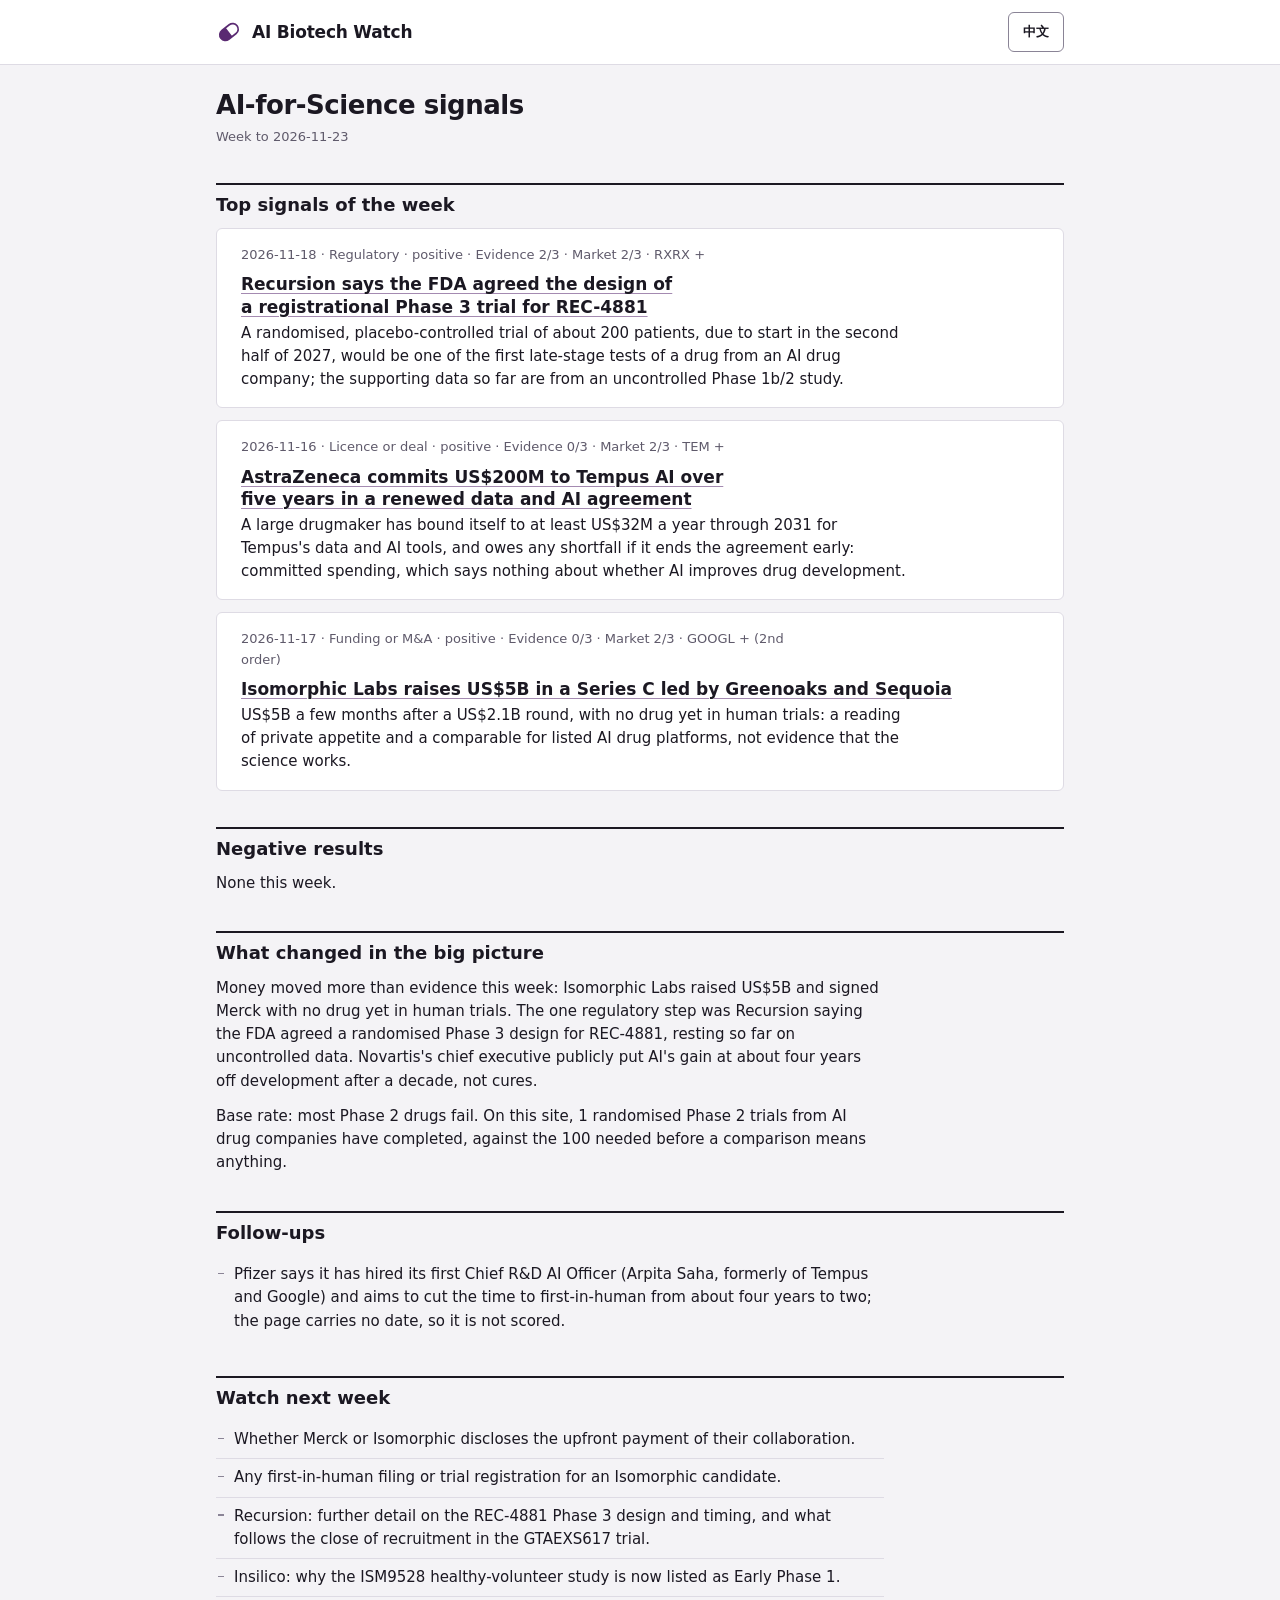
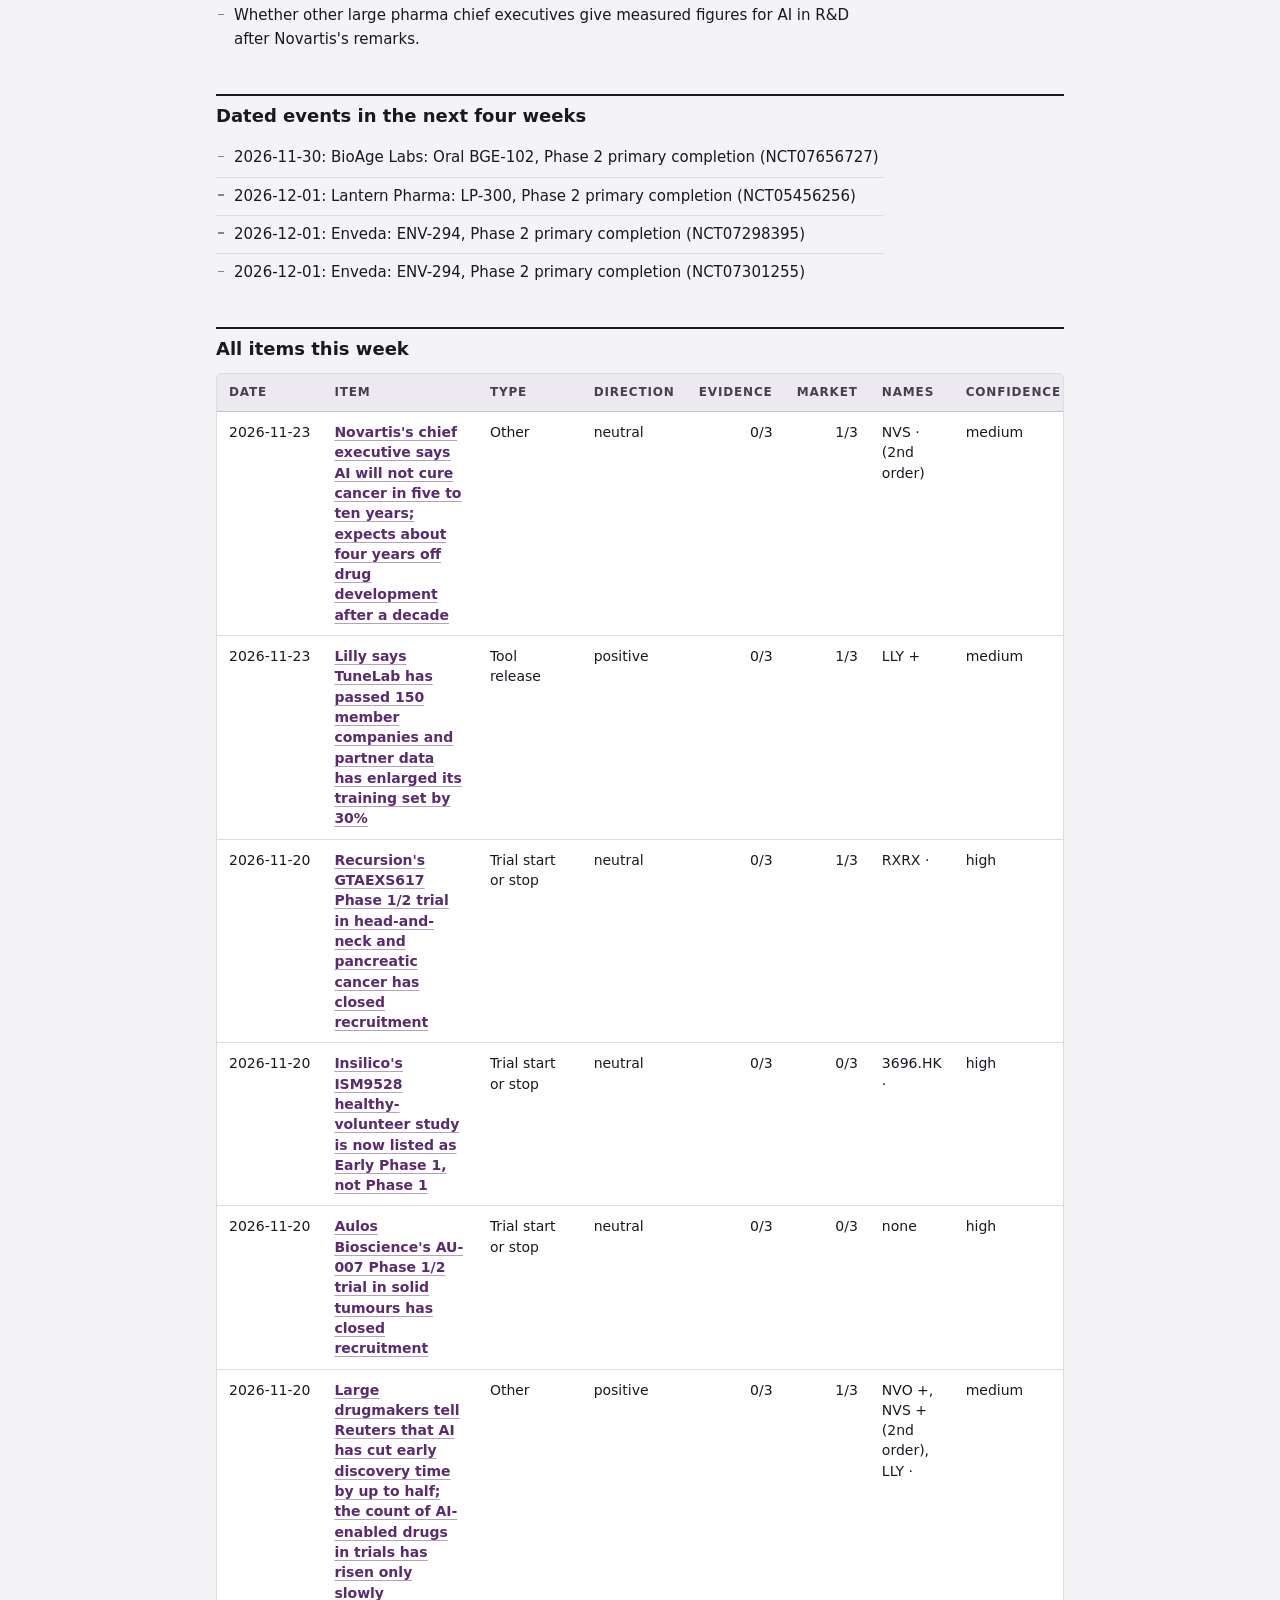
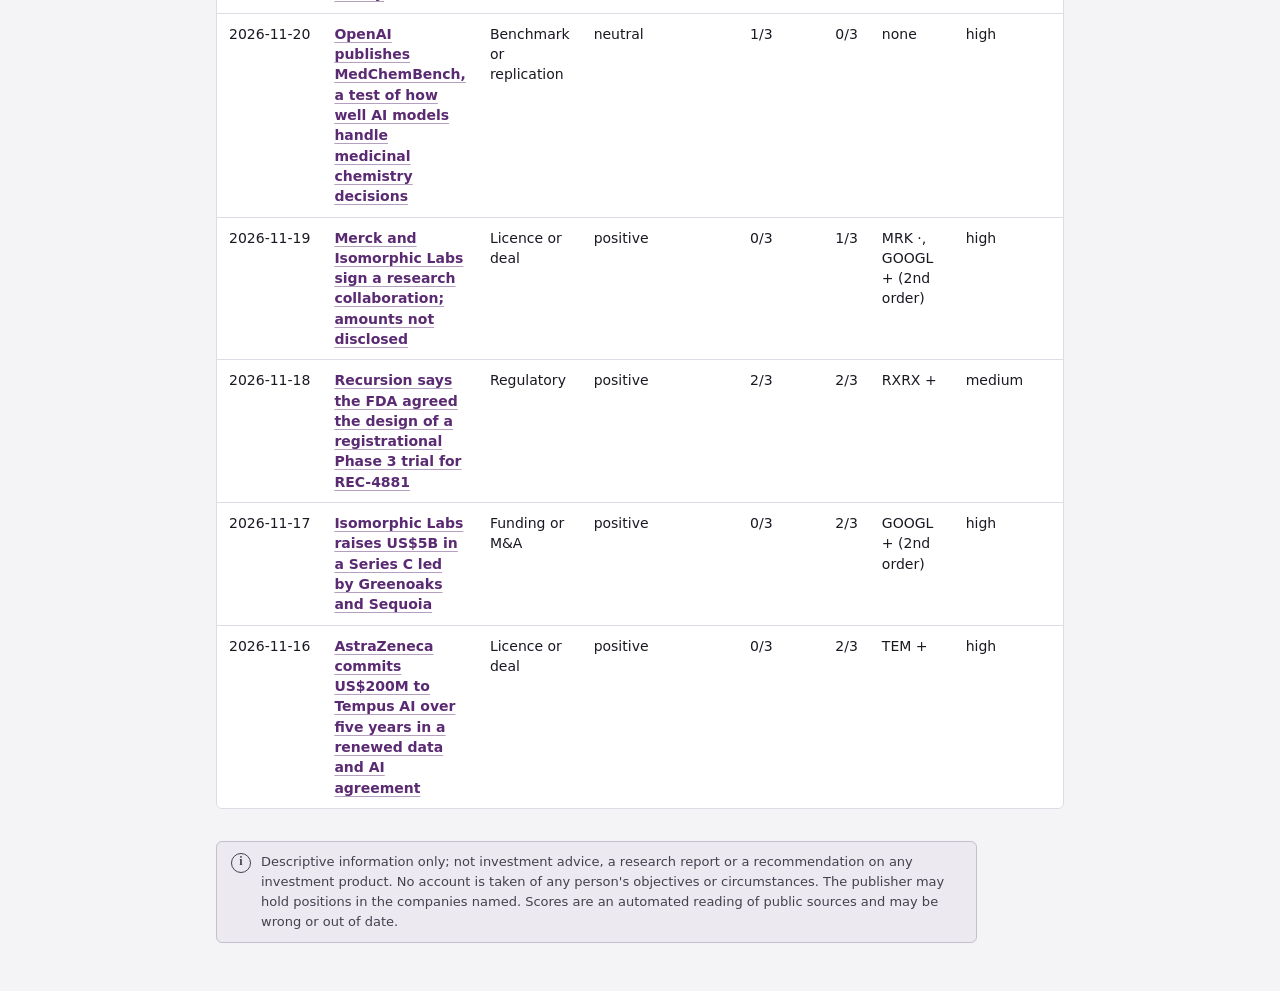
==== commit 625f3eaf: "site: 31c603a" ====
--- a/weekly.html
+++ b/weekly.html
@@ -1,23 +1,62 @@
-<!doctype html><html lang="en"><head><meta charset="utf-8"><meta name="viewport" content="width=device-width,initial-scale=1">
+<!doctype html><html lang="en"><head><meta charset="utf-8"><meta name="viewport" content="width=device-width,initial-scale=1,viewport-fit=cover">
+<meta name="color-scheme" content="light dark">
 <title>AI-for-Science signals, week to 2026-11-23</title><style>
-:root{--bg:#f6f7f5;--panel:#fff;--ink:#17211f;--muted:#5d6b68;--line:#d9dfdc;--accent:#0f5f58}
-@media (prefers-color-scheme:dark){:root{--bg:#111615;--panel:#1a2120;--ink:#e6ecea;--muted:#97a5a1;--line:#2c3634;--accent:#6cc7bc;color-scheme:dark}}
-body{margin:0;background:var(--bg);color:var(--ink);font:15px/1.55 system-ui,"PingFang SC","Microsoft YaHei",sans-serif}
-main{max-width:900px;margin:0 auto;padding:20px 16px 40px}h1{font-size:1.4rem;margin:0 0 4px}h2{font-size:1.1rem;margin:26px 0 8px}h3{font-size:1rem;margin:0}
-a{color:var(--accent)}.zh{display:none}html[data-lang="zh"] .en{display:none}html[data-lang="zh"] span.zh{display:inline}html[data-lang="zh"] p.zh{display:block}
-.it{background:var(--panel);border:1px solid var(--line);padding:12px 14px;margin:8px 0}.meta,.small{color:var(--muted);font-size:.85rem;margin:4px 0}
-.scroll{overflow-x:auto;border:1px solid var(--line);background:var(--panel)}table{border-collapse:collapse;width:100%;font-size:.88rem}
-th,td{text-align:left;padding:7px 9px;border-bottom:1px solid var(--line);vertical-align:top}button{font:inherit;padding:6px 12px;border:1px solid var(--line);border-radius:6px;background:var(--panel);color:var(--ink);cursor:pointer}
-header{display:flex;justify-content:space-between;gap:12px;align-items:flex-start}</style></head><body><main>
-<p class="small"><a href="./#signals">← <span class="en">AI Biotech Watch</span><span class="zh">AI 制药观察</span></a></p>
-<header><div><h1><span class="en">AI-for-Science signals</span><span class="zh">AI for Science 信号</span></h1><p class="small"><span class="en">Week to</span><span class="zh">截至</span> 2026-11-23</p></div><button id="lang" type="button">中文</button></header>
-<h2><span class="en">Top signals of the week</span><span class="zh">本周重点信号</span></h2><div class="it"><h3><a href="https://finviz.com/news/424428/recursion-announces-alignment-with-fda-on-registrational-phase-3-trial-design-for-rec-4881-in-familial-adenomatous-polyposis"><span class="en">Recursion says the FDA agreed the design of a registrational Phase 3 trial for REC-4881</span><span class="zh">Recursion 称 FDA 已同意 REC-4881 注册性三期试验的设计</span></a></h3><p class="meta">2026-11-18 · regulatory · positive · E2 · M2 · RXRX +</p><p><span class="en">A randomised, placebo-controlled trial of about 200 patients, due to start in the second half of 2027, would be one of the first late-stage tests of a drug from an AI drug company; the supporting data so far are from an uncontrolled Phase 1b/2 study.</span><span class="zh">这项约 200 名患者的随机、安慰剂对照试验计划于 2027 年下半年启动，将是 AI 制药公司药物最早的后期检验之一；目前的支持数据来自无对照的 1b/2 期研究。</span></p></div><div class="it"><h3><a href="https://pharmaphorum.com/news/isomorphic-labs-raises-5bn-massive-third-round"><span class="en">Isomorphic Labs raises US$5B in a Series C led by Greenoaks and Sequoia</span><span class="zh">Isomorphic Labs 完成 50 亿美元 C 轮融资，由 Greenoaks 和红杉领投</span></a></h3><p class="meta">2026-11-17 · funding · positive · E0 · M2 · GOOGL + (2nd order)</p><p><span class="en">US$5B a few months after a US$2.1B round, with no drug yet in human trials: a reading of private appetite and a comparable for listed AI drug platforms, not evidence that the science works.</span><span class="zh">在 21 亿美元融资数月之后再融 50 亿美元，而尚无药物进入人体试验：这反映的是私募市场的热度，可作为上市 AI 药物平台的可比参照，并不证明科学有效。</span></p></div>
+:root{--bg:#f4f3f6;--panel:#fff;--well:#eceaf0;--ink:#1b1822;--ink-2:#45404f;--muted:#5f5a6b;--line:#dedbe4;--line-strong:#c3bfcc;--control:#8a8496;--accent:#5a2a72;--accent-strong:#421a57;--accent-soft:#efe6f4;
+--sans:system-ui,-apple-system,"Segoe UI",Roboto,"Helvetica Neue","PingFang SC","Hiragino Sans GB","Microsoft YaHei","Noto Sans CJK SC",sans-serif;--lh:1.55;--track:.07em}
+@media (prefers-color-scheme:dark){:root{color-scheme:dark;--bg:#131118;--panel:#1c1923;--well:#272331;--ink:#ebe8f1;--ink-2:#cbc6d5;--muted:#a69fb4;--line:#302b3b;--line-strong:#453f52;--control:#7d768c;--accent:#d0abe6;--accent-strong:#e4cdf3;--accent-soft:#35263f}}
+*{box-sizing:border-box}html{-webkit-text-size-adjust:100%;text-size-adjust:100%}
+html[data-lang="zh"]{--lh:1.7;--track:.04em}
+body{margin:0;background:var(--bg);color:var(--ink);font:.9375rem/var(--lh) var(--sans);-webkit-font-smoothing:antialiased}
+.zh{display:none}html[data-lang="zh"] .en{display:none}html[data-lang="zh"] span.zh{display:inline}html[data-lang="zh"] p.zh{display:block}
+a{color:var(--accent);text-decoration-thickness:1px;text-underline-offset:3px;text-decoration-color:color-mix(in srgb,currentColor 45%,transparent)}
+a:hover{color:var(--accent-strong);text-decoration-color:currentColor}
+:focus-visible{outline:2px solid var(--accent);outline-offset:2px;border-radius:3px}
+.top{background:var(--panel);border-bottom:1px solid var(--line)}
+.wrap{max-width:880px;margin:0 auto;padding-left:max(16px,env(safe-area-inset-left,0px));padding-right:max(16px,env(safe-area-inset-right,0px))}
+.bar{display:flex;justify-content:space-between;align-items:center;gap:12px;padding-block:10px}
+.brand{display:inline-flex;align-items:center;gap:10px;min-height:44px;color:var(--ink);text-decoration:none;font-weight:700;font-size:1.0625rem;letter-spacing:-.012em}
+.brand:hover{color:var(--accent)}.mark{width:26px;height:26px;color:var(--accent);flex:none}
+button{font:inherit;font-size:.8125rem;font-weight:600;min-height:40px;padding:0 14px;border:1px solid var(--control);border-radius:6px;background:var(--panel);color:var(--ink);cursor:pointer}
+button:hover{border-color:var(--accent);color:var(--accent);background:var(--accent-soft)}
+main{padding-block:24px 48px}
+h1,h2,h3{line-height:1.3;text-wrap:balance}
+h1{font-size:1.625rem;font-weight:700;letter-spacing:-.018em;margin:0 0 4px}
+.dateline{color:var(--muted);font-size:.8125rem;margin:0;font-variant-numeric:tabular-nums}
+h2{font-size:1.125rem;font-weight:650;margin:36px 0 12px;padding-top:8px;border-top:2px solid var(--ink)}
+h3{font-size:1.0625rem;font-weight:650;margin:0 0 4px;max-width:62ch}
+h3 a{color:var(--ink);text-decoration-color:color-mix(in srgb,var(--accent) 55%,transparent)}h3 a:hover{color:var(--accent)}
+p{margin:0 0 12px;max-width:70ch}ul{max-width:70ch;margin:0;padding:0;list-style:none}
+li{position:relative;padding:7px 0 7px 18px;border-top:1px solid var(--line)}li:first-child{border-top:0}
+li::before{content:"";position:absolute;left:2px;top:1.1em;width:6px;height:1.5px;background:var(--control)}
+.it{background:var(--panel);border:1px solid var(--line);border-radius:6px;padding:16px 24px;margin:12px 0}
+.it p:last-child{margin-bottom:0}
+.meta{color:var(--muted);font-size:.8125rem;margin:0 0 8px;font-variant-numeric:tabular-nums}
+.small{color:var(--muted);font-size:.8125rem}
+.disc{position:relative;border:1px solid var(--line-strong);border-radius:6px;background:var(--well);color:var(--ink-2);padding:10px 14px 10px 44px;font-size:.8125rem;max-width:92ch;margin:32px 0 0}
+.disc::before{content:"i";position:absolute;left:14px;top:11px;width:18px;height:18px;border-radius:50%;border:1.5px solid var(--ink-2);font:700 12px/15px Georgia,"Times New Roman",serif;text-align:center}
+.scroll{overflow-x:auto;border:1px solid var(--line);border-radius:6px;background:var(--panel)}
+table{border-collapse:collapse;width:100%;font-size:.875rem;line-height:1.45}
+th,td{text-align:left;padding:10px 12px;border-bottom:1px solid var(--line);vertical-align:top}
+tbody tr:last-child td{border-bottom:0}
+th{font-size:.75rem;font-weight:600;text-transform:uppercase;letter-spacing:var(--track);color:var(--ink-2);background:var(--well);border-bottom:1px solid var(--line-strong);white-space:nowrap}
+td.d,td.n{font-variant-numeric:tabular-nums;white-space:nowrap}td.n{text-align:right}th.n{text-align:right}td.lead{font-weight:600}
+@media (max-width:720px){h1{font-size:1.375rem}.it{padding:12px 16px}
+thead{display:none}table,tbody{display:block}tr{display:flex;flex-wrap:wrap;align-items:baseline;gap:4px 16px;padding:12px 14px;border-bottom:1px solid var(--line)}tbody tr:last-child{border-bottom:0}
+td{display:block;border:0;padding:0;white-space:normal}td.lead{flex:1 1 100%;order:-1;font-size:1rem}td.d{flex:1 1 100%;color:var(--muted);font-size:.8125rem}td.n{text-align:left}
+td[data-en]::before{content:attr(data-en);margin-right:6px;font-size:.6875rem;font-weight:600;text-transform:uppercase;letter-spacing:var(--track);color:var(--muted)}
+html[data-lang="zh"] td[data-en]::before{content:attr(data-zh);font-size:.75rem}.scroll{overflow-x:visible}}
+@media print{.top button{display:none}body{background:#fff;color:#000}.it,tr{break-inside:avoid}}
+</style></head><body>
+<header class="top"><div class="wrap bar"><a class="brand" href="./#signals"><svg class="mark" viewBox="0 0 28 28" aria-hidden="true" focusable="false"><g transform="rotate(-38 14 14)"><path d="M14 8H9a6 6 0 0 0 0 12h5z" fill="currentColor"/><rect x="3" y="8" width="22" height="12" rx="6" fill="none" stroke="currentColor" stroke-width="1.8"/></g></svg><span class="en">AI Biotech Watch</span><span class="zh">AI 制药观察</span></a><button id="lang" type="button">中文</button></div></header>
+<main class="wrap">
+<h1><span class="en">AI-for-Science signals</span><span class="zh">AI for Science 信号</span></h1><p class="dateline"><span class="en">Week to</span><span class="zh">截至</span> 2026-11-23</p>
+<h2><span class="en">Top signals of the week</span><span class="zh">本周重点信号</span></h2><div class="it"><p class="meta">2026-11-18 · <span class="en">Regulatory</span><span class="zh">监管</span> · <span class="en">positive</span><span class="zh">正面</span> · <span class="en">Evidence</span><span class="zh">证据</span> 2/3 · <span class="en">Market</span><span class="zh">市场</span> 2/3 · RXRX +</p><h3><a href="https://finviz.com/news/424428/recursion-announces-alignment-with-fda-on-registrational-phase-3-trial-design-for-rec-4881-in-familial-adenomatous-polyposis"><span class="en">Recursion says the FDA agreed the design of a registrational Phase 3 trial for REC-4881</span><span class="zh">Recursion 称 FDA 已同意 REC-4881 注册性三期试验的设计</span></a></h3><p><span class="en">A randomised, placebo-controlled trial of about 200 patients, due to start in the second half of 2027, would be one of the first late-stage tests of a drug from an AI drug company; the supporting data so far are from an uncontrolled Phase 1b/2 study.</span><span class="zh">这项约 200 名患者的随机、安慰剂对照试验计划于 2027 年下半年启动，将是 AI 制药公司药物最早的后期检验之一；目前的支持数据来自无对照的 1b/2 期研究。</span></p></div><div class="it"><p class="meta">2026-11-16 · <span class="en">Licence or deal</span><span class="zh">授权或交易</span> · <span class="en">positive</span><span class="zh">正面</span> · <span class="en">Evidence</span><span class="zh">证据</span> 0/3 · <span class="en">Market</span><span class="zh">市场</span> 2/3 · TEM +</p><h3><a href="https://www.sec.gov/Archives/edgar/data/1717115/000119312526466240/d138111d8k.htm"><span class="en">AstraZeneca commits US$200M to Tempus AI over five years in a renewed data and AI agreement</span><span class="zh">阿斯利康续签与 Tempus AI 的数据和 AI 协议，五年承诺支付 2 亿美元</span></a></h3><p><span class="en">A large drugmaker has bound itself to at least US$32M a year through 2031 for Tempus&#x27;s data and AI tools, and owes any shortfall if it ends the agreement early: committed spending, which says nothing about whether AI improves drug development.</span><span class="zh">一家大型药企承诺在 2031 年前每年至少向 Tempus 支付 3200 万美元，用于其数据和 AI 工具，若提前终止须补足差额：这是已承诺的支出，并不说明 AI 是否改善了药物研发。</span></p></div><div class="it"><p class="meta">2026-11-17 · <span class="en">Funding or M&amp;A</span><span class="zh">融资或并购</span> · <span class="en">positive</span><span class="zh">正面</span> · <span class="en">Evidence</span><span class="zh">证据</span> 0/3 · <span class="en">Market</span><span class="zh">市场</span> 2/3 · GOOGL + (2nd order)</p><h3><a href="https://pharmaphorum.com/news/isomorphic-labs-raises-5bn-massive-third-round"><span class="en">Isomorphic Labs raises US$5B in a Series C led by Greenoaks and Sequoia</span><span class="zh">Isomorphic Labs 完成 50 亿美元 C 轮融资，由 Greenoaks 和红杉领投</span></a></h3><p><span class="en">US$5B a few months after a US$2.1B round, with no drug yet in human trials: a reading of private appetite and a comparable for listed AI drug platforms, not evidence that the science works.</span><span class="zh">在 21 亿美元融资数月之后再融 50 亿美元，而尚无药物进入人体试验：这反映的是私募市场的热度，可作为上市 AI 药物平台的可比参照，并不证明科学有效。</span></p></div>
 <h2><span class="en">Negative results</span><span class="zh">负面结果</span></h2><p class="en">None this week.</p><p class="zh">本周没有。</p>
-<h2><span class="en">What changed in the big picture</span><span class="zh">大局有何变化</span></h2><p class="en">Money moved more than evidence this week: Isomorphic Labs raised US$5B and signed Merck with no drug yet in human trials. The one regulatory step was Recursion saying the FDA agreed a randomised Phase 3 design for REC-4881, resting so far on uncontrolled data. Novartis&#x27;s chief executive publicly put AI&#x27;s gain at about four years off development after a decade, not cures.</p><p class="zh">本周资金的动作多于证据：Isomorphic Labs 融资 50 亿美元并签下默沙东，但尚无药物进入人体试验。唯一的监管进展是 Recursion 称 FDA 同意 REC-4881 的随机三期试验设计，目前依据的仍是无对照数据。诺华首席执行官公开表示，AI 的收益是约十年后把研发周期缩短约四年，而不是治愈疾病。</p><p class="en">Base rate: most Phase 2 drugs fail. On this site, 4 randomised Phase 2 trials from AI drug companies have completed, against the 100 needed before a comparison means anything.</p><p class="zh">基准概率：大多数二期药物会失败。本站收录的 AI 制药公司已完成的随机二期试验为 4 项，而做出有意义的比较需要 100 项。</p>
+<h2><span class="en">What changed in the big picture</span><span class="zh">大局有何变化</span></h2><p class="en">Money moved more than evidence this week: Isomorphic Labs raised US$5B and signed Merck with no drug yet in human trials. The one regulatory step was Recursion saying the FDA agreed a randomised Phase 3 design for REC-4881, resting so far on uncontrolled data. Novartis&#x27;s chief executive publicly put AI&#x27;s gain at about four years off development after a decade, not cures.</p><p class="zh">本周资金的动作多于证据：Isomorphic Labs 融资 50 亿美元并签下默沙东，但尚无药物进入人体试验。唯一的监管进展是 Recursion 称 FDA 同意 REC-4881 的随机三期试验设计，目前依据的仍是无对照数据。诺华首席执行官公开表示，AI 的收益是约十年后把研发周期缩短约四年，而不是治愈疾病。</p><p class="en">Base rate: most Phase 2 drugs fail. On this site, 1 randomised Phase 2 trials from AI drug companies have completed, against the 100 needed before a comparison means anything.</p><p class="zh">基准概率：大多数二期药物会失败。本站收录的 AI 制药公司已完成的随机二期试验为 1 项，而做出有意义的比较需要 100 项。</p>
 <h2><span class="en">Follow-ups</span><span class="zh">后续跟进</span></h2><ul><li><span class="en">Pfizer says it has hired its first Chief R&amp;D AI Officer (Arpita Saha, formerly of Tempus and Google) and aims to cut the time to first-in-human from about four years to two; the page carries no date, so it is not scored.</span><span class="zh">辉瑞称已聘任首位研发 AI 首席官（Arpita Saha，曾任职 Tempus 和谷歌），并计划把进入首次人体试验的时间从约四年缩短到两年；该页面没有日期，因此未评分。</span></li></ul>
 <h2><span class="en">Watch next week</span><span class="zh">下周关注</span></h2><ul><li><span class="en">Whether Merck or Isomorphic discloses the upfront payment of their collaboration.</span><span class="zh">默沙东或 Isomorphic 是否披露合作的首付款。</span></li><li><span class="en">Any first-in-human filing or trial registration for an Isomorphic candidate.</span><span class="zh">Isomorphic 候选药物是否出现首次人体试验申报或试验登记。</span></li><li><span class="en">Recursion: further detail on the REC-4881 Phase 3 design and timing, and what follows the close of recruitment in the GTAEXS617 trial.</span><span class="zh">Recursion：REC-4881 三期试验设计和时间的更多细节，以及 GTAEXS617 试验结束入组后的进展。</span></li><li><span class="en">Insilico: why the ISM9528 healthy-volunteer study is now listed as Early Phase 1.</span><span class="zh">Insilico：ISM9528 健康受试者研究为何改列为早期一期。</span></li><li><span class="en">Whether other large pharma chief executives give measured figures for AI in R&amp;D after Novartis&#x27;s remarks.</span><span class="zh">诺华表态之后，其他大型药企首席执行官是否给出 AI 在研发中的实测数字。</span></li></ul>
 <h2><span class="en">Dated events in the next four weeks</span><span class="zh">未来四周的已知日期事件</span></h2><ul><li>2026-11-30: <span class="en">BioAge Labs: Oral BGE-102, Phase 2 primary completion (NCT07656727)</span><span class="zh">BioAge Labs：Oral BGE-102，二期主要完成日期（NCT07656727）</span></li><li>2026-12-01: <span class="en">Lantern Pharma: LP-300, Phase 2 primary completion (NCT05456256)</span><span class="zh">Lantern Pharma：LP-300，二期主要完成日期（NCT05456256）</span></li><li>2026-12-01: <span class="en">Enveda: ENV-294, Phase 2 primary completion (NCT07298395)</span><span class="zh">Enveda：ENV-294，二期主要完成日期（NCT07298395）</span></li><li>2026-12-01: <span class="en">Enveda: ENV-294, Phase 2 primary completion (NCT07301255)</span><span class="zh">Enveda：ENV-294，二期主要完成日期（NCT07301255）</span></li></ul>
-<h2><span class="en">All items this week</span><span class="zh">本周全部条目</span></h2><div class="scroll"><table><thead><tr><th><span class="en">Date</span><span class="zh">日期</span></th><th><span class="en">Item</span><span class="zh">条目</span></th><th><span class="en">Type</span><span class="zh">类型</span></th><th><span class="en">Direction</span><span class="zh">方向</span></th><th><span class="en">Evidence</span><span class="zh">证据</span></th><th><span class="en">Market</span><span class="zh">市场</span></th><th><span class="en">Names</span><span class="zh">相关公司</span></th><th><span class="en">Confidence</span><span class="zh">置信度</span></th></tr></thead><tbody><tr><td>2026-11-23</td><td><a href="https://www.tipranks.com/news/the-fly/novartis-ceo-rejects-idea-ai-can-cure-cancer-in-5-10-years-ft-says-thefly-news"><span class="en">Novartis&#x27;s chief executive says AI will not cure cancer in five to ten years; expects about four years off drug development after a decade</span><span class="zh">诺华首席执行官称 AI 不会在五到十年内治愈癌症；预计约十年后药物研发周期可缩短约四年</span></a></td><td>other</td><td>neutral</td><td>0</td><td>1</td><td>NVS · (2nd order)</td><td>medium</td></tr><tr><td>2026-11-20</td><td><a href="https://clinicaltrials.gov/study/NCT05985655"><span class="en">Recursion&#x27;s GTAEXS617 Phase 1/2 trial in head-and-neck and pancreatic cancer has closed recruitment</span><span class="zh">Recursion 的 GTAEXS617 头颈癌和胰腺癌 1/2 期试验已停止招募</span></a></td><td>trial</td><td>neutral</td><td>0</td><td>1</td><td>RXRX ·</td><td>high</td></tr><tr><td>2026-11-20</td><td><a href="https://clinicaltrials.gov/study/NCT07932041"><span class="en">Insilico&#x27;s ISM9528 healthy-volunteer study is now listed as Early Phase 1, not Phase 1</span><span class="zh">英矽智能 ISM9528 健康受试者研究的分期由一期改列为早期一期</span></a></td><td>trial</td><td>neutral</td><td>0</td><td>0</td><td>3696.HK ·</td><td>high</td></tr><tr><td>2026-11-20</td><td><a href="https://clinicaltrials.gov/study/NCT05267626"><span class="en">Aulos Bioscience&#x27;s AU-007 Phase 1/2 trial in solid tumours has closed recruitment</span><span class="zh">Aulos Bioscience 的 AU-007 实体瘤 1/2 期试验已停止招募</span></a></td><td>trial</td><td>neutral</td><td>0</td><td>0</td><td>none</td><td>high</td></tr><tr><td>2026-11-19</td><td><a href="https://www.merck.com/?p=3705104"><span class="en">Merck and Isomorphic Labs sign a research collaboration; amounts not disclosed</span><span class="zh">默沙东与 Isomorphic Labs 签署研究合作，金额未披露</span></a></td><td>deal</td><td>positive</td><td>0</td><td>1</td><td>MRK ·, GOOGL + (2nd order)</td><td>high</td></tr><tr><td>2026-11-18</td><td><a href="https://finviz.com/news/424428/recursion-announces-alignment-with-fda-on-registrational-phase-3-trial-design-for-rec-4881-in-familial-adenomatous-polyposis"><span class="en">Recursion says the FDA agreed the design of a registrational Phase 3 trial for REC-4881</span><span class="zh">Recursion 称 FDA 已同意 REC-4881 注册性三期试验的设计</span></a></td><td>regulatory</td><td>positive</td><td>2</td><td>2</td><td>RXRX +</td><td>medium</td></tr><tr><td>2026-11-17</td><td><a href="https://pharmaphorum.com/news/isomorphic-labs-raises-5bn-massive-third-round"><span class="en">Isomorphic Labs raises US$5B in a Series C led by Greenoaks and Sequoia</span><span class="zh">Isomorphic Labs 完成 50 亿美元 C 轮融资，由 Greenoaks 和红杉领投</span></a></td><td>funding</td><td>positive</td><td>0</td><td>2</td><td>GOOGL + (2nd order)</td><td>high</td></tr></tbody></table></div>
-<p class="small"><span class="en">Descriptive information only; not investment advice, a research report or a recommendation on any investment product. No account is taken of any person&#x27;s objectives or circumstances. The publisher may hold positions in the companies named. Scores are an automated reading of public sources and may be wrong or out of date.</span><span class="zh">仅为描述性信息，不构成投资建议、研究报告或对任何投资产品的推荐，未考虑任何人的目标或情况。发布者可能持有文中所述公司的头寸。评分是对公开信息的自动化解读，可能有误或已过时。</span></p></main>
+<h2><span class="en">All items this week</span><span class="zh">本周全部条目</span></h2><div class="scroll"><table><thead><tr><th><span class="en">Date</span><span class="zh">日期</span></th><th><span class="en">Item</span><span class="zh">条目</span></th><th><span class="en">Type</span><span class="zh">类型</span></th><th><span class="en">Direction</span><span class="zh">方向</span></th><th class="n"><span class="en">Evidence</span><span class="zh">证据</span></th><th class="n"><span class="en">Market</span><span class="zh">市场</span></th><th><span class="en">Names</span><span class="zh">相关公司</span></th><th><span class="en">Confidence</span><span class="zh">置信度</span></th></tr></thead><tbody><tr><td class="d">2026-11-23</td><td class="lead"><a href="https://www.tipranks.com/news/the-fly/novartis-ceo-rejects-idea-ai-can-cure-cancer-in-5-10-years-ft-says-thefly-news"><span class="en">Novartis&#x27;s chief executive says AI will not cure cancer in five to ten years; expects about four years off drug development after a decade</span><span class="zh">诺华首席执行官称 AI 不会在五到十年内治愈癌症；预计约十年后药物研发周期可缩短约四年</span></a></td><td data-en="Type" data-zh="类型"><span class="en">Other</span><span class="zh">其他</span></td><td data-en="Direction" data-zh="方向"><span class="en">neutral</span><span class="zh">中性</span></td><td class=n data-en="Evidence" data-zh="证据">0/3</td><td class=n data-en="Market" data-zh="市场">1/3</td><td data-en="Names" data-zh="相关公司">NVS · (2nd order)</td><td data-en="Confidence" data-zh="置信度"><span class="en">medium</span><span class="zh">中</span></td></tr><tr><td class="d">2026-11-23</td><td class="lead"><a href="https://www.drugdiscoverytrends.com/lillys-tunelab-passes-150-members-as-partners-expand-its-training-set-by-30/"><span class="en">Lilly says TuneLab has passed 150 member companies and partner data has enlarged its training set by 30%</span><span class="zh">礼来称 TuneLab 成员公司已超过 150 家，合作方数据使训练集扩大 30%</span></a></td><td data-en="Type" data-zh="类型"><span class="en">Tool release</span><span class="zh">工具发布</span></td><td data-en="Direction" data-zh="方向"><span class="en">positive</span><span class="zh">正面</span></td><td class=n data-en="Evidence" data-zh="证据">0/3</td><td class=n data-en="Market" data-zh="市场">1/3</td><td data-en="Names" data-zh="相关公司">LLY +</td><td data-en="Confidence" data-zh="置信度"><span class="en">medium</span><span class="zh">中</span></td></tr><tr><td class="d">2026-11-20</td><td class="lead"><a href="https://clinicaltrials.gov/study/NCT05985655"><span class="en">Recursion&#x27;s GTAEXS617 Phase 1/2 trial in head-and-neck and pancreatic cancer has closed recruitment</span><span class="zh">Recursion 的 GTAEXS617 头颈癌和胰腺癌 1/2 期试验已停止招募</span></a></td><td data-en="Type" data-zh="类型"><span class="en">Trial start or stop</span><span class="zh">试验启动或终止</span></td><td data-en="Direction" data-zh="方向"><span class="en">neutral</span><span class="zh">中性</span></td><td class=n data-en="Evidence" data-zh="证据">0/3</td><td class=n data-en="Market" data-zh="市场">1/3</td><td data-en="Names" data-zh="相关公司">RXRX ·</td><td data-en="Confidence" data-zh="置信度"><span class="en">high</span><span class="zh">高</span></td></tr><tr><td class="d">2026-11-20</td><td class="lead"><a href="https://clinicaltrials.gov/study/NCT07932041"><span class="en">Insilico&#x27;s ISM9528 healthy-volunteer study is now listed as Early Phase 1, not Phase 1</span><span class="zh">英矽智能 ISM9528 健康受试者研究的分期由一期改列为早期一期</span></a></td><td data-en="Type" data-zh="类型"><span class="en">Trial start or stop</span><span class="zh">试验启动或终止</span></td><td data-en="Direction" data-zh="方向"><span class="en">neutral</span><span class="zh">中性</span></td><td class=n data-en="Evidence" data-zh="证据">0/3</td><td class=n data-en="Market" data-zh="市场">0/3</td><td data-en="Names" data-zh="相关公司">3696.HK ·</td><td data-en="Confidence" data-zh="置信度"><span class="en">high</span><span class="zh">高</span></td></tr><tr><td class="d">2026-11-20</td><td class="lead"><a href="https://clinicaltrials.gov/study/NCT05267626"><span class="en">Aulos Bioscience&#x27;s AU-007 Phase 1/2 trial in solid tumours has closed recruitment</span><span class="zh">Aulos Bioscience 的 AU-007 实体瘤 1/2 期试验已停止招募</span></a></td><td data-en="Type" data-zh="类型"><span class="en">Trial start or stop</span><span class="zh">试验启动或终止</span></td><td data-en="Direction" data-zh="方向"><span class="en">neutral</span><span class="zh">中性</span></td><td class=n data-en="Evidence" data-zh="证据">0/3</td><td class=n data-en="Market" data-zh="市场">0/3</td><td data-en="Names" data-zh="相关公司">none</td><td data-en="Confidence" data-zh="置信度"><span class="en">high</span><span class="zh">高</span></td></tr><tr><td class="d">2026-11-20</td><td class="lead"><a href="https://finance.yahoo.com/healthcare/articles/big-pharma-eye-anthropic-says-110145414.html"><span class="en">Large drugmakers tell Reuters that AI has cut early discovery time by up to half; the count of AI-enabled drugs in trials has risen only slowly</span><span class="zh">多家大型药企对路透社表示 AI 已将早期研发时间最多缩短一半；进入临床的 AI 相关药物数量仅缓慢增加</span></a></td><td data-en="Type" data-zh="类型"><span class="en">Other</span><span class="zh">其他</span></td><td data-en="Direction" data-zh="方向"><span class="en">positive</span><span class="zh">正面</span></td><td class=n data-en="Evidence" data-zh="证据">0/3</td><td class=n data-en="Market" data-zh="市场">1/3</td><td data-en="Names" data-zh="相关公司">NVO +, NVS + (2nd order), LLY ·</td><td data-en="Confidence" data-zh="置信度"><span class="en">medium</span><span class="zh">中</span></td></tr><tr><td class="d">2026-11-20</td><td class="lead"><a href="https://openai.com/index/introducing-medchembench"><span class="en">OpenAI publishes MedChemBench, a test of how well AI models handle medicinal chemistry decisions</span><span class="zh">OpenAI 发布 MedChemBench，用于测试 AI 模型处理药物化学决策的能力</span></a></td><td data-en="Type" data-zh="类型"><span class="en">Benchmark or replication</span><span class="zh">基准或重复验证</span></td><td data-en="Direction" data-zh="方向"><span class="en">neutral</span><span class="zh">中性</span></td><td class=n data-en="Evidence" data-zh="证据">1/3</td><td class=n data-en="Market" data-zh="市场">0/3</td><td data-en="Names" data-zh="相关公司">none</td><td data-en="Confidence" data-zh="置信度"><span class="en">high</span><span class="zh">高</span></td></tr><tr><td class="d">2026-11-19</td><td class="lead"><a href="https://www.merck.com/?p=3705104"><span class="en">Merck and Isomorphic Labs sign a research collaboration; amounts not disclosed</span><span class="zh">默沙东与 Isomorphic Labs 签署研究合作，金额未披露</span></a></td><td data-en="Type" data-zh="类型"><span class="en">Licence or deal</span><span class="zh">授权或交易</span></td><td data-en="Direction" data-zh="方向"><span class="en">positive</span><span class="zh">正面</span></td><td class=n data-en="Evidence" data-zh="证据">0/3</td><td class=n data-en="Market" data-zh="市场">1/3</td><td data-en="Names" data-zh="相关公司">MRK ·, GOOGL + (2nd order)</td><td data-en="Confidence" data-zh="置信度"><span class="en">high</span><span class="zh">高</span></td></tr><tr><td class="d">2026-11-18</td><td class="lead"><a href="https://finviz.com/news/424428/recursion-announces-alignment-with-fda-on-registrational-phase-3-trial-design-for-rec-4881-in-familial-adenomatous-polyposis"><span class="en">Recursion says the FDA agreed the design of a registrational Phase 3 trial for REC-4881</span><span class="zh">Recursion 称 FDA 已同意 REC-4881 注册性三期试验的设计</span></a></td><td data-en="Type" data-zh="类型"><span class="en">Regulatory</span><span class="zh">监管</span></td><td data-en="Direction" data-zh="方向"><span class="en">positive</span><span class="zh">正面</span></td><td class=n data-en="Evidence" data-zh="证据">2/3</td><td class=n data-en="Market" data-zh="市场">2/3</td><td data-en="Names" data-zh="相关公司">RXRX +</td><td data-en="Confidence" data-zh="置信度"><span class="en">medium</span><span class="zh">中</span></td></tr><tr><td class="d">2026-11-17</td><td class="lead"><a href="https://pharmaphorum.com/news/isomorphic-labs-raises-5bn-massive-third-round"><span class="en">Isomorphic Labs raises US$5B in a Series C led by Greenoaks and Sequoia</span><span class="zh">Isomorphic Labs 完成 50 亿美元 C 轮融资，由 Greenoaks 和红杉领投</span></a></td><td data-en="Type" data-zh="类型"><span class="en">Funding or M&amp;A</span><span class="zh">融资或并购</span></td><td data-en="Direction" data-zh="方向"><span class="en">positive</span><span class="zh">正面</span></td><td class=n data-en="Evidence" data-zh="证据">0/3</td><td class=n data-en="Market" data-zh="市场">2/3</td><td data-en="Names" data-zh="相关公司">GOOGL + (2nd order)</td><td data-en="Confidence" data-zh="置信度"><span class="en">high</span><span class="zh">高</span></td></tr><tr><td class="d">2026-11-16</td><td class="lead"><a href="https://www.sec.gov/Archives/edgar/data/1717115/000119312526466240/d138111d8k.htm"><span class="en">AstraZeneca commits US$200M to Tempus AI over five years in a renewed data and AI agreement</span><span class="zh">阿斯利康续签与 Tempus AI 的数据和 AI 协议，五年承诺支付 2 亿美元</span></a></td><td data-en="Type" data-zh="类型"><span class="en">Licence or deal</span><span class="zh">授权或交易</span></td><td data-en="Direction" data-zh="方向"><span class="en">positive</span><span class="zh">正面</span></td><td class=n data-en="Evidence" data-zh="证据">0/3</td><td class=n data-en="Market" data-zh="市场">2/3</td><td data-en="Names" data-zh="相关公司">TEM +</td><td data-en="Confidence" data-zh="置信度"><span class="en">high</span><span class="zh">高</span></td></tr></tbody></table></div>
+<p class="disc"><span class="en">Descriptive information only; not investment advice, a research report or a recommendation on any investment product. No account is taken of any person&#x27;s objectives or circumstances. The publisher may hold positions in the companies named. Scores are an automated reading of public sources and may be wrong or out of date.</span><span class="zh">仅为描述性信息，不构成投资建议、研究报告或对任何投资产品的推荐，未考虑任何人的目标或情况。发布者可能持有文中所述公司的头寸。评分是对公开信息的自动化解读，可能有误或已过时。</span></p></main>
 <script>(function(){var r=document.documentElement,b=document.getElementById("lang"),l="en";try{l=localStorage.getItem("ledger-lang")||((navigator.language||"").indexOf("zh")===0?"zh":"en")}catch(x){}
 function a(){r.setAttribute("data-lang",l);r.lang=l==="zh"?"zh-CN":"en";document.title=l==="zh"?"AI for Science 信号周报":"AI-for-Science signals, weekly";b.textContent=l==="zh"?"English":"中文"}b.onclick=function(){l=l==="zh"?"en":"zh";try{localStorage.setItem("ledger-lang",l)}catch(x){}a()};a()})();</script></body></html>
